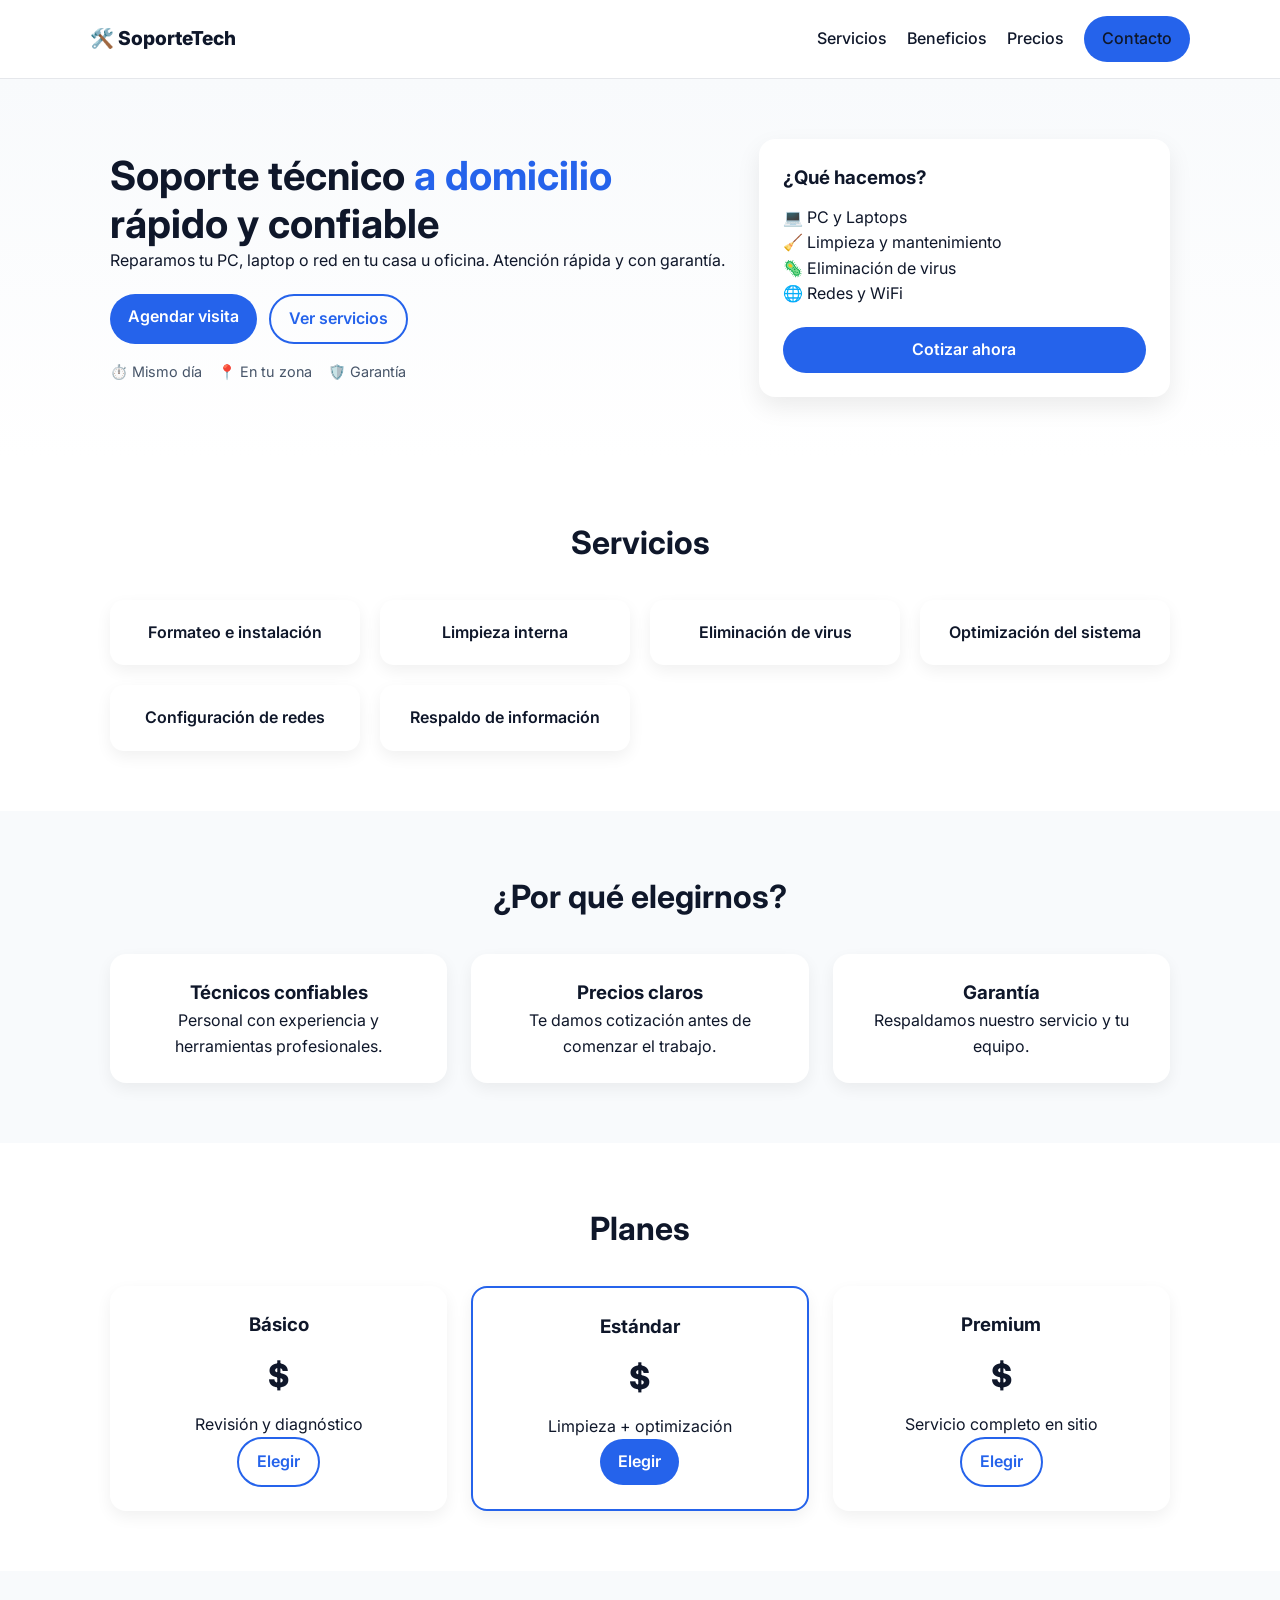
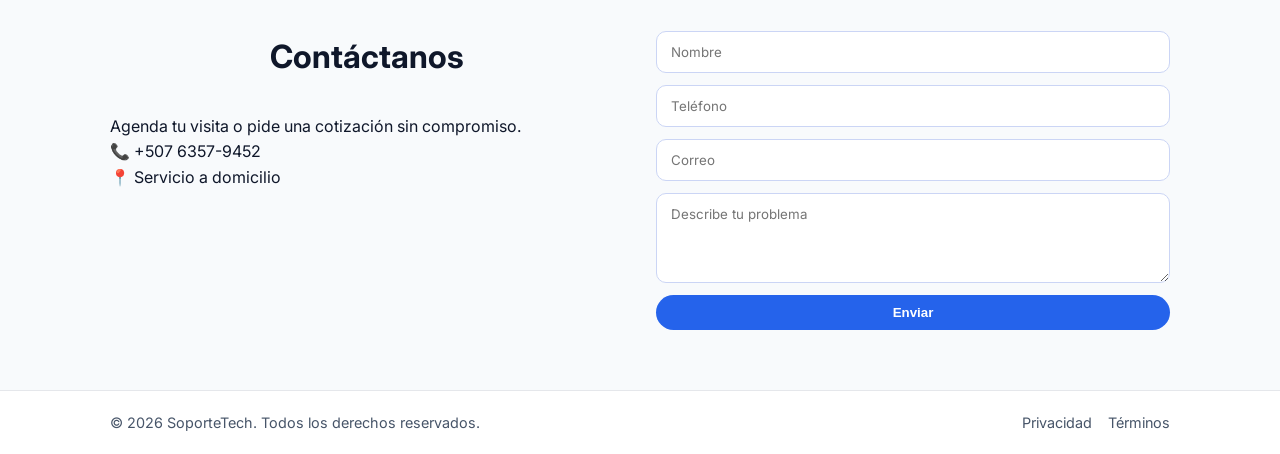
==== index.html @ 27c24d63 "Primera subida" ====
<!-- index.html -->
<!DOCTYPE html>
<html lang="es">
<head>
  <meta charset="UTF-8" />
  <meta name="viewport" content="width=device-width, initial-scale=1.0" />
  <title>Soporte Técnico a Domicilio</title>
  <link rel="stylesheet" href="style.css" />
  <link rel="preconnect" href="https://fonts.googleapis.com">
  <link rel="preconnect" href="https://fonts.gstatic.com" crossorigin>
  <link href="https://fonts.googleapis.com/css2?family=Inter:wght@300;400;600;700;800&display=swap" rel="stylesheet">
  <link rel="stylesheet" href="style.css" />
</head>
<body>
  <header class="header">
    <div class="container header-inner">
      <div class="logo">🛠️ SoporteTech</div>
      <nav class="nav">
        <a href="#servicios">Servicios</a>
        <a href="#beneficios">Beneficios</a>
        <a href="#precios">Precios</a>
        <a href="#contacto" class="btn btn-primary">Contacto</a>
      </nav>
    </div>
  </header>

  <section class="hero">
    <div class="container hero-grid">
      <div>
        <h1>Soporte técnico <span> a domicilio</span> rápido y confiable</h1>
        <p>Reparamos tu PC, laptop o red en tu casa u oficina. Atención rápida y con garantía.</p>
        <div class="hero-actions">
          <a href="#contacto" class="btn btn-primary">Agendar visita</a>
          <a href="#servicios" class="btn btn-outline">Ver servicios</a>
        </div>
        <div class="badges">
          <span>⏱️ Mismo día</span>
          <span>📍 En tu zona</span>
          <span>🛡️ Garantía</span>
        </div>
      </div>
      <div class="hero-card">
        <h3>¿Qué hacemos?</h3>
        <ul>
          <li>💻 PC y Laptops</li>
          <li>🧹 Limpieza y mantenimiento</li>
          <li>🦠 Eliminación de virus</li>
          <li>🌐 Redes y WiFi</li>
        </ul>
        <a href="#contacto" class="btn btn-primary full">Cotizar ahora</a>
      </div>
    </div>
  </section>

  <section id="servicios" class="section">
    <div class="container">
      <h2>Servicios</h2>
      <div class="grid">
        <div class="card">Formateo e instalación</div>
        <div class="card">Limpieza interna</div>
        <div class="card">Eliminación de virus</div>
        <div class="card">Optimización del sistema</div>
        <div class="card">Configuración de redes</div>
        <div class="card">Respaldo de información</div>
      </div>
    </div>
  </section>

  <section id="beneficios" class="section alt">
    <div class="container">
      <h2>¿Por qué elegirnos?</h2>
      <div class="grid-3">
        <div class="info-card">
          <h3>Técnicos confiables</h3>
          <p>Personal con experiencia y herramientas profesionales.</p>
        </div>
        <div class="info-card">
          <h3>Precios claros</h3>
          <p>Te damos cotización antes de comenzar el trabajo.</p>
        </div>
        <div class="info-card">
          <h3>Garantía</h3>
          <p>Respaldamos nuestro servicio y tu equipo.</p>
        </div>
      </div>
    </div>
  </section>

  <section id="precios" class="section">
    <div class="container">
      <h2>Planes</h2>
      <div class="grid-3">
        <div class="price-card">
          <h3>Básico</h3>
          <p class="price">$</p>
          <p>Revisión y diagnóstico</p>
          <a href="#contacto" class="btn btn-outline">Elegir</a>
        </div>
        <div class="price-card popular">
          <h3>Estándar</h3>
          <p class="price">$</p>
          <p>Limpieza + optimización</p>
          <a href="#contacto" class="btn btn-primary">Elegir</a>
        </div>
        <div class="price-card">
          <h3>Premium</h3>
          <p class="price">$</p>
          <p>Servicio completo en sitio</p>
          <a href="#contacto" class="btn btn-outline">Elegir</a>
        </div>
      </div>
    </div>
  </section>

  <section id="contacto" class="section alt">
    <div class="container contact-grid">
      <div>
        <h2>Contáctanos</h2>
        <p>Agenda tu visita o pide una cotización sin compromiso.</p>
        <p>📞 +507 6357-9452</p>
        <p>📍 Servicio a domicilio</p>
      </div>
      <form class="contact-form">
        <input type="text" placeholder="Nombre" required />
        <input type="tel" placeholder="Teléfono" required />
        <input type="email" placeholder="Correo" />
        <textarea placeholder="Describe tu problema" rows="4"></textarea>
        <button type="submit" class="btn btn-primary full">Enviar</button>
      </form>
    </div>
  </section>

  <footer class="footer">
    <div class="container footer-inner">
      <p>© 2026 SoporteTech. Todos los derechos reservados.</p>
      <div>
        <a href="#">Privacidad</a>
        <a href="#">Términos</a>
      </div>
    </div>
  </footer>
</body>
</html>
---- style.css ----
/* =========================
   style.css (guárdalo en un archivo llamado style.css)
   ========================= */

* {
  box-sizing: border-box;
  margin: 0;
  padding: 0;
}

body {
  font-family: 'Inter', sans-serif;
  color: #0f172a;
  background: #ffffff;
  line-height: 1.6;
}

.container {
  max-width: 1100px;
  margin: 0 auto;
  padding: 0 20px;
}

.header {
  position: sticky;
  top: 0;
  background: rgba(255,255,255,0.9);
  backdrop-filter: blur(8px);
  border-bottom: 1px solid #e5e7eb;
  z-index: 10;
}

.header-inner {
  display: flex;
  justify-content: space-between;
  align-items: center;
  padding: 16px 0;
}

.logo {
  font-weight: 800;
  font-size: 1.2rem;
}

.nav a {
  margin-left: 16px;
  text-decoration: none;
  color: #0f172a;
  font-weight: 500;
}

.hero {
  padding: 60px 0;
  background: linear-gradient(180deg, #f8fafc, #ffffff);
}

.hero-grid {
  display: grid;
  grid-template-columns: 1.2fr 0.8fr;
  gap: 32px;
  align-items: center;
}

.hero h1 {
  font-size: 2.5rem;
  line-height: 1.2;
}

.hero h1 span {
  color: #2563eb;
}

.hero-actions {
  margin-top: 20px;
  display: flex;
  gap: 12px;
}

.badges {
  margin-top: 16px;
  display: flex;
  gap: 16px;
  color: #475569;
  font-size: 0.9rem;
}

.hero-card {
  background: #ffffff;
  border-radius: 16px;
  padding: 24px;
  box-shadow: 0 10px 25px rgba(0,0,0,0.08);
}

.hero-card ul {
  margin: 12px 0 20px;
  list-style: none;
}

.section {
  padding: 60px 0;
}

.section.alt {
  background: #f8fafc;
}

.section h2 {
  text-align: center;
  margin-bottom: 32px;
  font-size: 2rem;
}

.grid {
  display: grid;
  grid-template-columns: repeat(auto-fit, minmax(220px, 1fr));
  gap: 20px;
}

.grid-3 {
  display: grid;
  grid-template-columns: repeat(auto-fit, minmax(250px, 1fr));
  gap: 24px;
}

.card {
  padding: 20px;
  border-radius: 14px;
  background: #ffffff;
  box-shadow: 0 6px 16px rgba(0,0,0,0.06);
  text-align: center;
  font-weight: 600;
}

.info-card, .price-card {
  padding: 24px;
  border-radius: 16px;
  background: #ffffff;
  box-shadow: 0 6px 16px rgba(0,0,0,0.06);
  text-align: center;
}

.price {
  font-size: 2rem;
  font-weight: 800;
  margin: 10px 0;
}

.price-card.popular {
  border: 2px solid #2563eb;
}

.contact-grid {
  display: grid;
  grid-template-columns: 1fr 1fr;
  gap: 32px;
}

.contact-form {
  display: grid;
  gap: 12px;
}

.contact-form input,
.contact-form textarea {
  padding: 12px 14px;
  border-radius: 10px;
  border: 1px solid #cbd5f5;
  font-family: inherit;
}

.footer {
  border-top: 1px solid #e5e7eb;
  padding: 20px 0;
}

.footer-inner {
  display: flex;
  justify-content: space-between;
  align-items: center;
  font-size: 0.9rem;
  color: #475569;
}

.footer a {
  margin-left: 12px;
  text-decoration: none;
  color: inherit;
}

.btn {
  display: inline-block;
  padding: 10px 18px;
  border-radius: 999px;
  text-decoration: none;
  font-weight: 600;
  border: none;
  cursor: pointer;
}

.btn-primary {
  background: #2563eb;
  color: #ffffff;
}

.btn-outline {
  border: 2px solid #2563eb;
  color: #2563eb;
  background: transparent;
}

.btn.full {
  width: 100%;
  text-align: center;
}

@media (max-width: 800px) {
  .hero-grid, .contact-grid {
    grid-template-columns: 1fr;
  }
}
---- style.css ----
/* =========================
   style.css (guárdalo en un archivo llamado style.css)
   ========================= */

* {
  box-sizing: border-box;
  margin: 0;
  padding: 0;
}

body {
  font-family: 'Inter', sans-serif;
  color: #0f172a;
  background: #ffffff;
  line-height: 1.6;
}

.container {
  max-width: 1100px;
  margin: 0 auto;
  padding: 0 20px;
}

.header {
  position: sticky;
  top: 0;
  background: rgba(255,255,255,0.9);
  backdrop-filter: blur(8px);
  border-bottom: 1px solid #e5e7eb;
  z-index: 10;
}

.header-inner {
  display: flex;
  justify-content: space-between;
  align-items: center;
  padding: 16px 0;
}

.logo {
  font-weight: 800;
  font-size: 1.2rem;
}

.nav a {
  margin-left: 16px;
  text-decoration: none;
  color: #0f172a;
  font-weight: 500;
}

.hero {
  padding: 60px 0;
  background: linear-gradient(180deg, #f8fafc, #ffffff);
}

.hero-grid {
  display: grid;
  grid-template-columns: 1.2fr 0.8fr;
  gap: 32px;
  align-items: center;
}

.hero h1 {
  font-size: 2.5rem;
  line-height: 1.2;
}

.hero h1 span {
  color: #2563eb;
}

.hero-actions {
  margin-top: 20px;
  display: flex;
  gap: 12px;
}

.badges {
  margin-top: 16px;
  display: flex;
  gap: 16px;
  color: #475569;
  font-size: 0.9rem;
}

.hero-card {
  background: #ffffff;
  border-radius: 16px;
  padding: 24px;
  box-shadow: 0 10px 25px rgba(0,0,0,0.08);
}

.hero-card ul {
  margin: 12px 0 20px;
  list-style: none;
}

.section {
  padding: 60px 0;
}

.section.alt {
  background: #f8fafc;
}

.section h2 {
  text-align: center;
  margin-bottom: 32px;
  font-size: 2rem;
}

.grid {
  display: grid;
  grid-template-columns: repeat(auto-fit, minmax(220px, 1fr));
  gap: 20px;
}

.grid-3 {
  display: grid;
  grid-template-columns: repeat(auto-fit, minmax(250px, 1fr));
  gap: 24px;
}

.card {
  padding: 20px;
  border-radius: 14px;
  background: #ffffff;
  box-shadow: 0 6px 16px rgba(0,0,0,0.06);
  text-align: center;
  font-weight: 600;
}

.info-card, .price-card {
  padding: 24px;
  border-radius: 16px;
  background: #ffffff;
  box-shadow: 0 6px 16px rgba(0,0,0,0.06);
  text-align: center;
}

.price {
  font-size: 2rem;
  font-weight: 800;
  margin: 10px 0;
}

.price-card.popular {
  border: 2px solid #2563eb;
}

.contact-grid {
  display: grid;
  grid-template-columns: 1fr 1fr;
  gap: 32px;
}

.contact-form {
  display: grid;
  gap: 12px;
}

.contact-form input,
.contact-form textarea {
  padding: 12px 14px;
  border-radius: 10px;
  border: 1px solid #cbd5f5;
  font-family: inherit;
}

.footer {
  border-top: 1px solid #e5e7eb;
  padding: 20px 0;
}

.footer-inner {
  display: flex;
  justify-content: space-between;
  align-items: center;
  font-size: 0.9rem;
  color: #475569;
}

.footer a {
  margin-left: 12px;
  text-decoration: none;
  color: inherit;
}

.btn {
  display: inline-block;
  padding: 10px 18px;
  border-radius: 999px;
  text-decoration: none;
  font-weight: 600;
  border: none;
  cursor: pointer;
}

.btn-primary {
  background: #2563eb;
  color: #ffffff;
}

.btn-outline {
  border: 2px solid #2563eb;
  color: #2563eb;
  background: transparent;
}

.btn.full {
  width: 100%;
  text-align: center;
}

@media (max-width: 800px) {
  .hero-grid, .contact-grid {
    grid-template-columns: 1fr;
  }
}
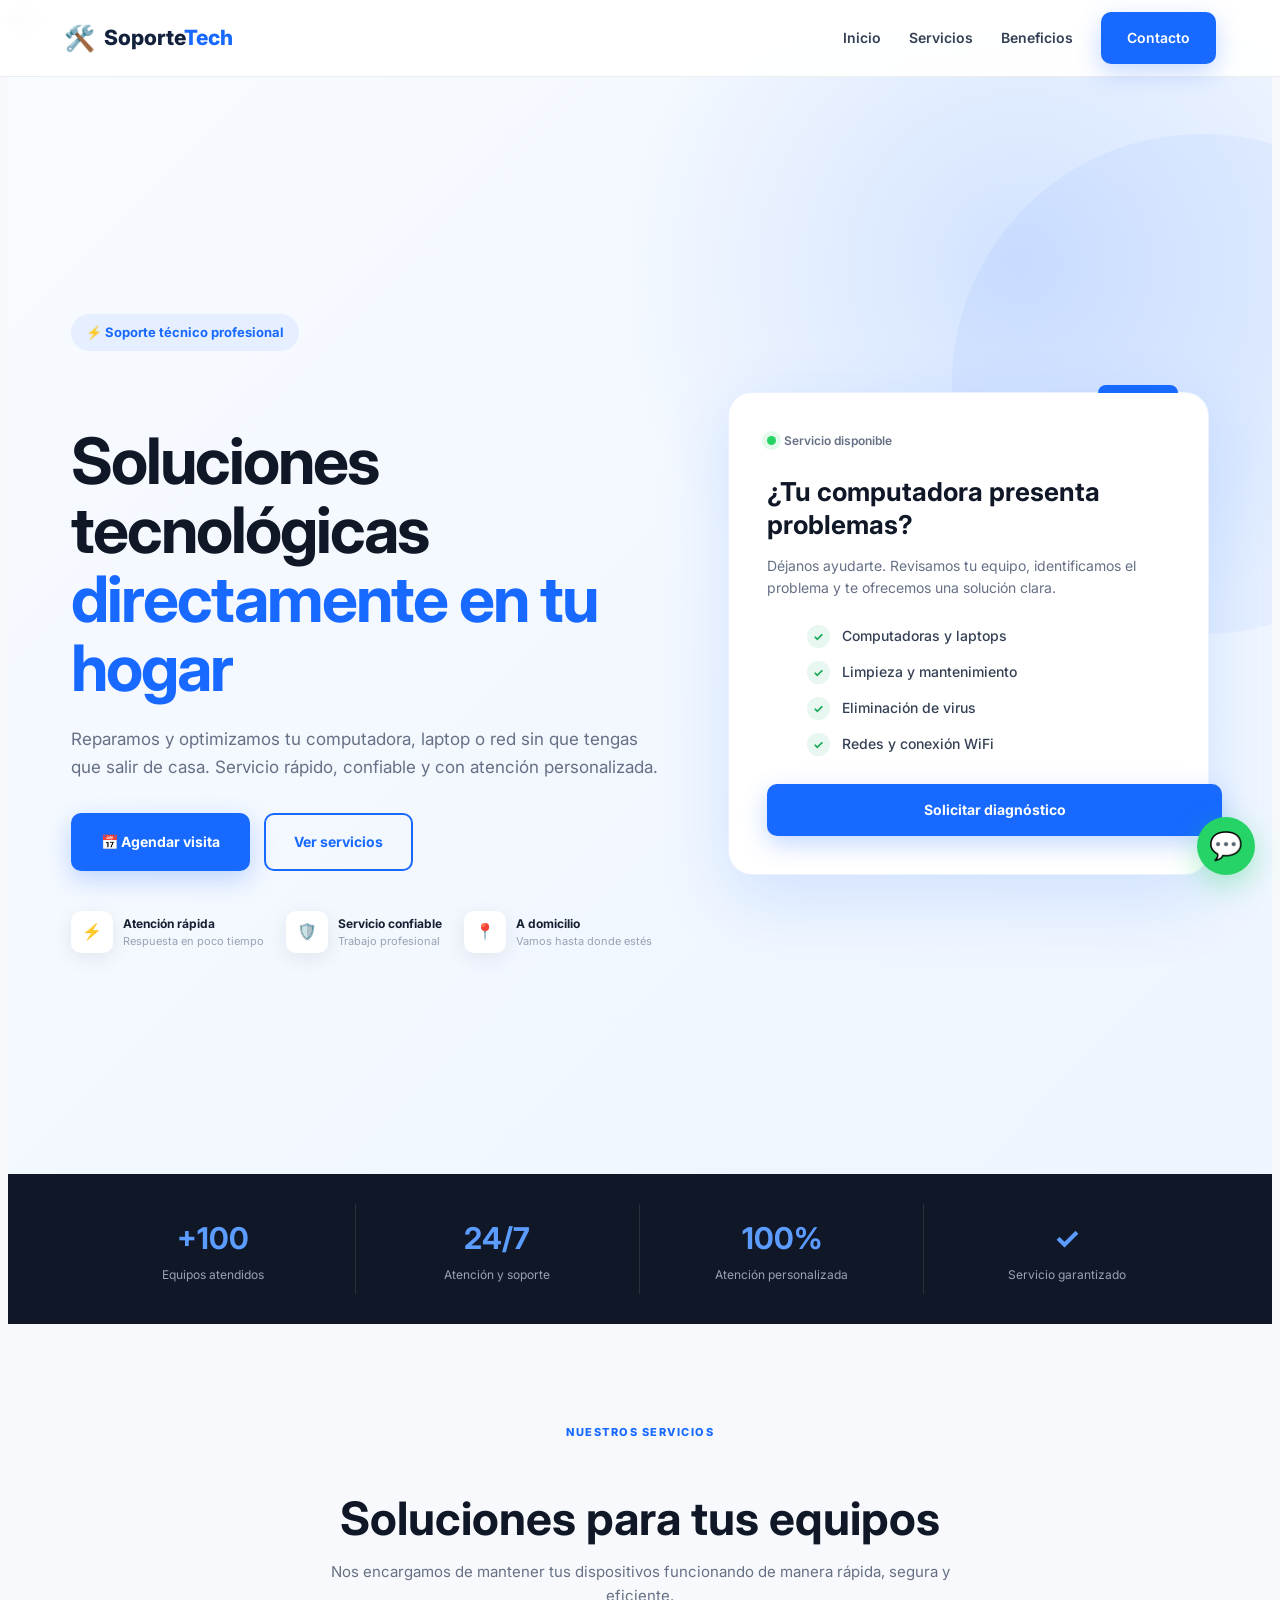
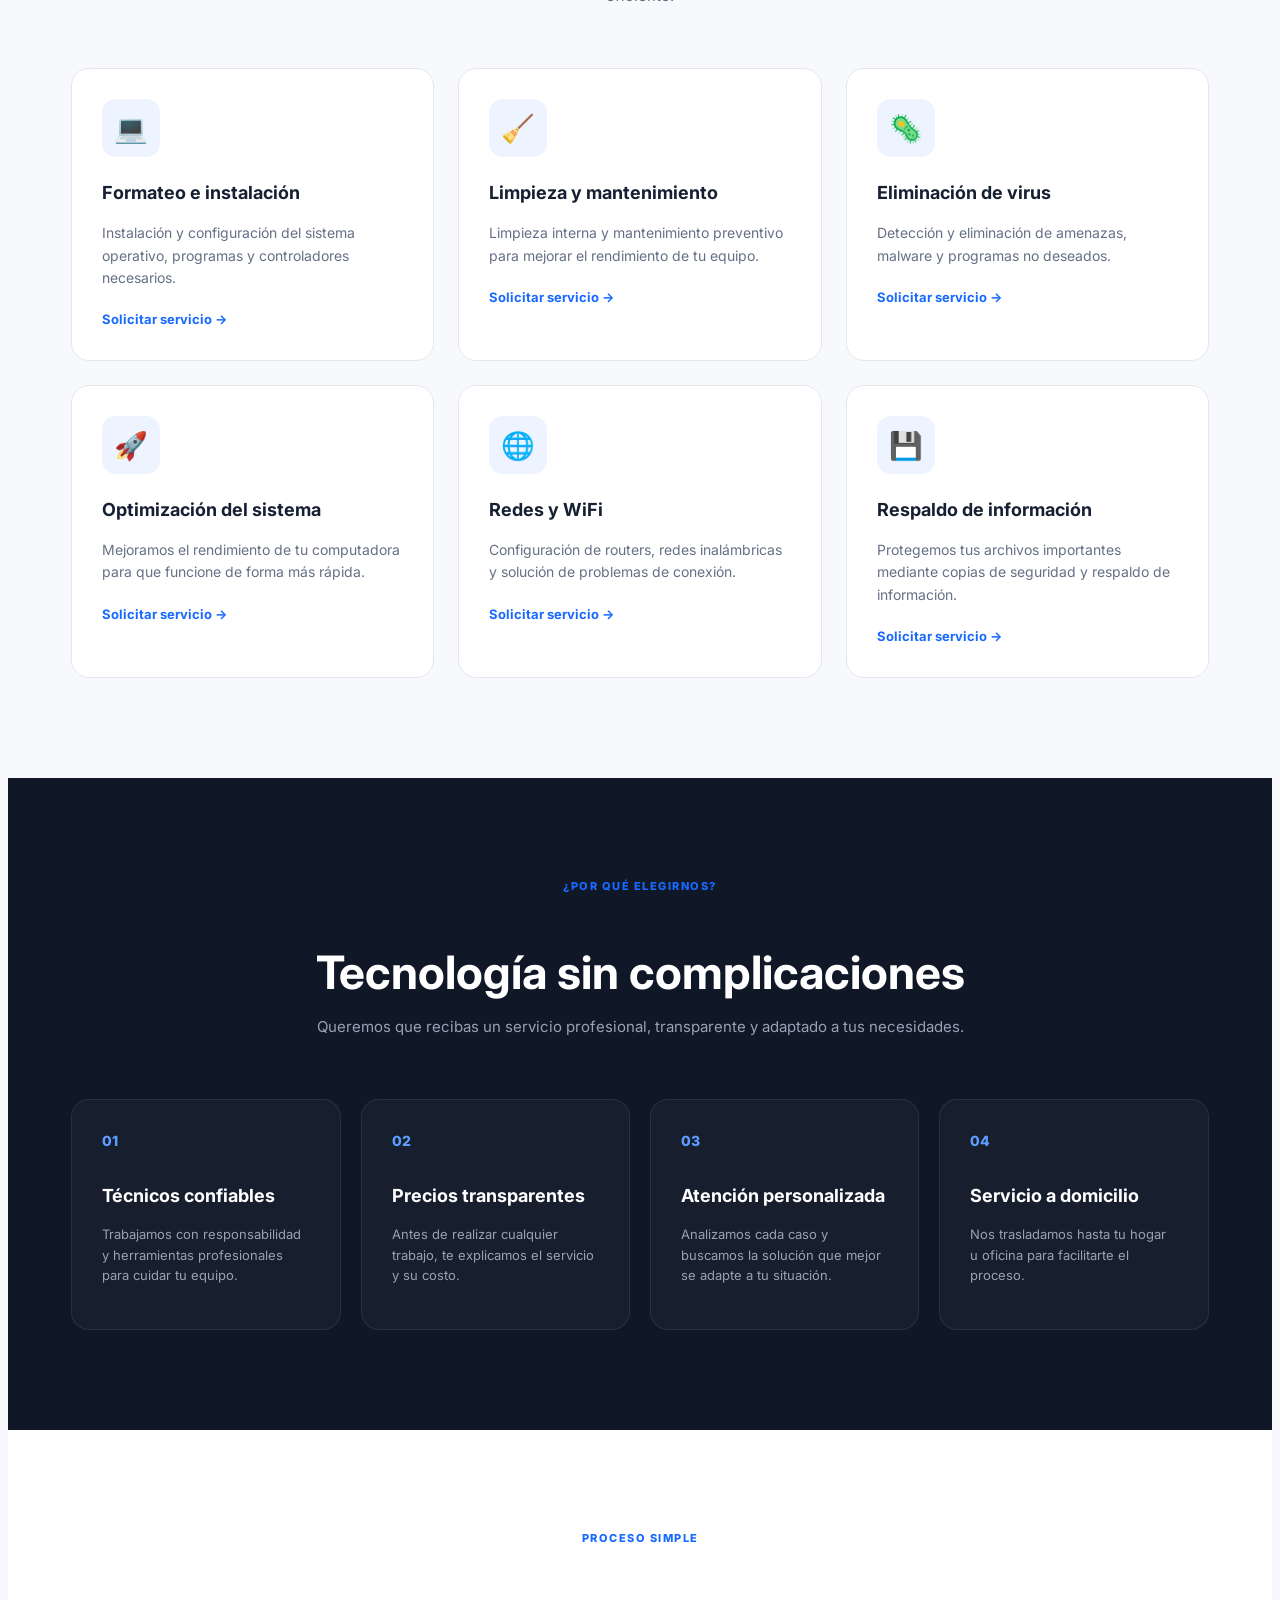
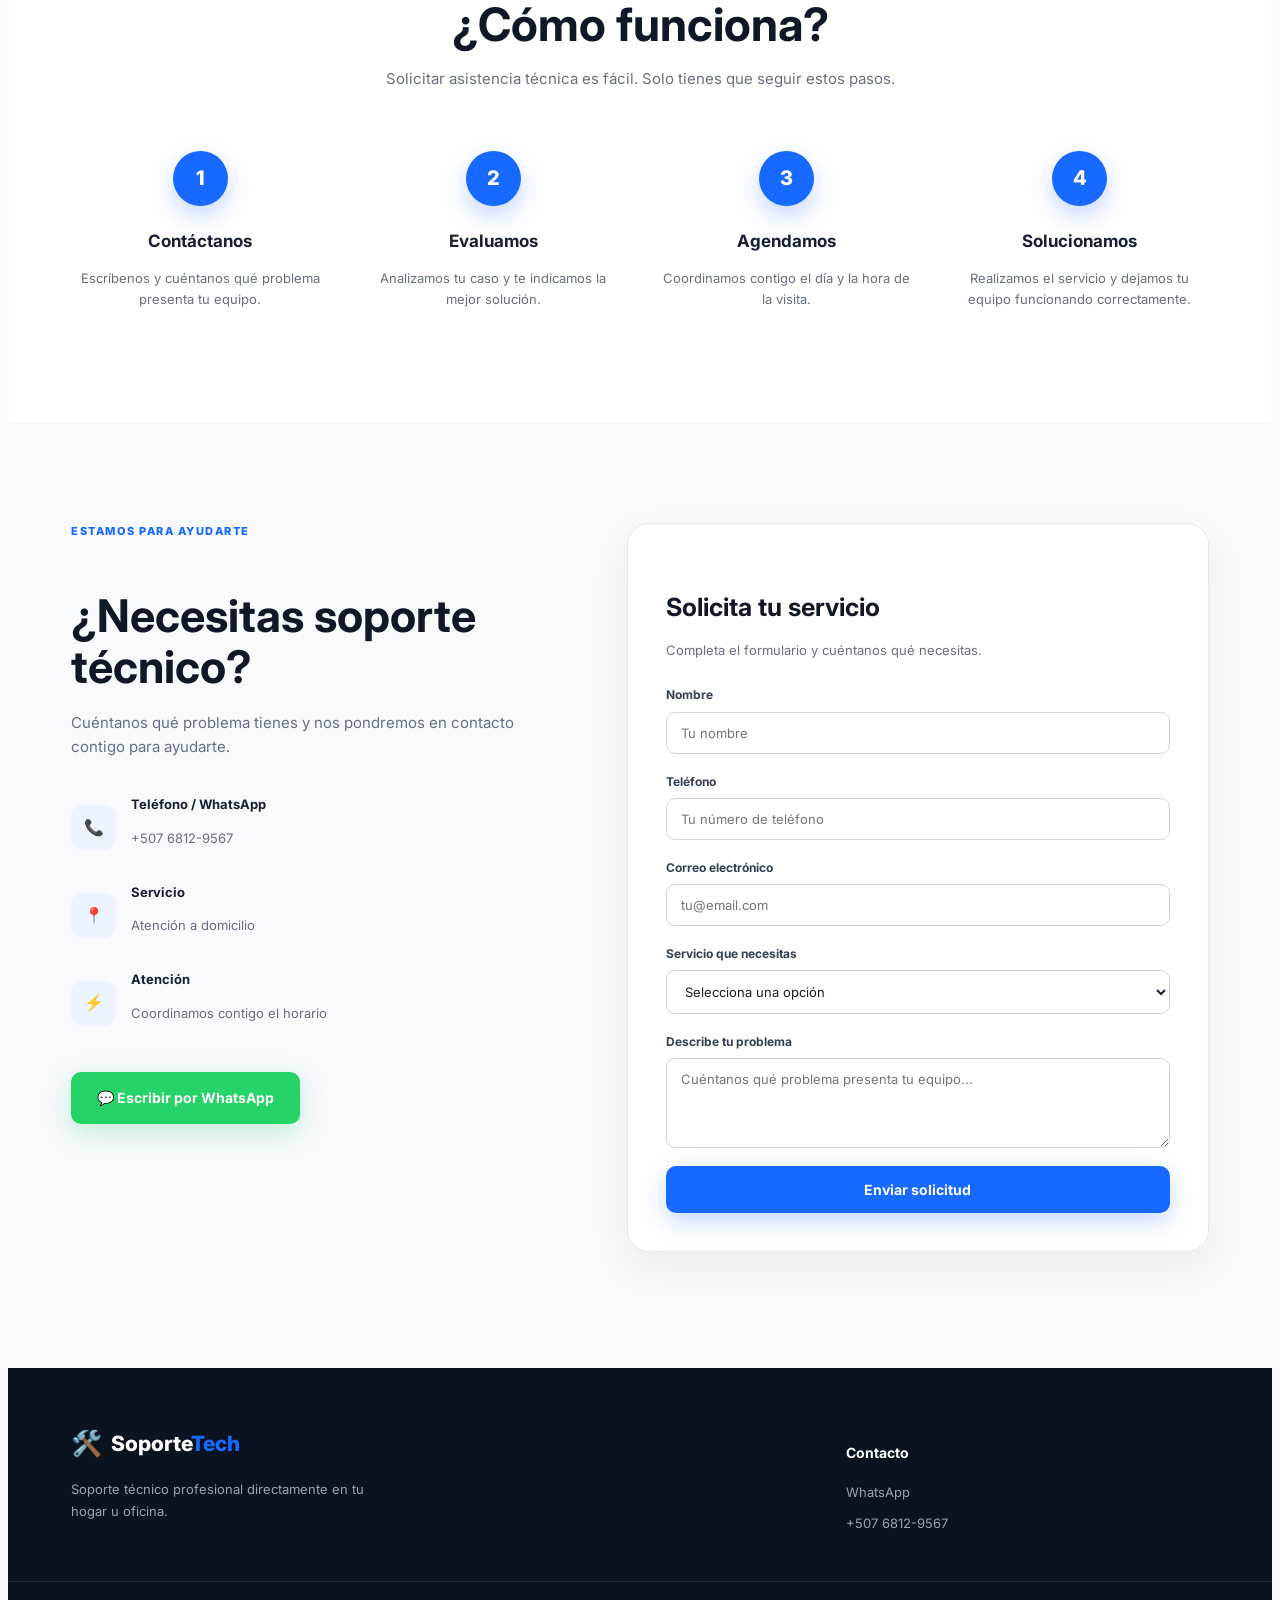
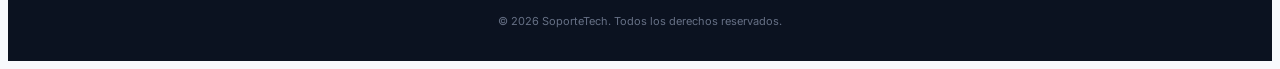
==== commit 01af7b85: "Initial commit" ====
--- a/index.html
+++ b/index.html
@@ -1,143 +1,1300 @@
-<!-- index.html -->
+html
 <!DOCTYPE html>
 <html lang="es">
+
 <head>
-  <meta charset="UTF-8" />
-  <meta name="viewport" content="width=device-width, initial-scale=1.0" />
-  <title>Soporte Técnico a Domicilio</title>
-  <link rel="stylesheet" href="style.css" />
+
+  <meta charset="UTF-8">
+
+  <meta name="viewport" content="width=device-width, initial-scale=1.0">
+
+  <title>SoporteTech | Soporte Técnico a Domicilio</title>
+
+  <meta
+    name="description"
+    content="Soporte técnico a domicilio para computadoras, laptops, redes y mantenimiento. Atención rápida, profesional y confiable."
+  >
+
+  <!-- Google Fonts -->
+
   <link rel="preconnect" href="https://fonts.googleapis.com">
-  <link rel="preconnect" href="https://fonts.gstatic.com" crossorigin>
-  <link href="https://fonts.googleapis.com/css2?family=Inter:wght@300;400;600;700;800&display=swap" rel="stylesheet">
-  <link rel="stylesheet" href="style.css" />
+
+  <link
+    rel="preconnect"
+    href="https://fonts.gstatic.com"
+    crossorigin
+  >
+
+  <link
+    href="https://fonts.googleapis.com/css2?family=Inter:wght@300;400;500;600;700;800&display=swap"
+    rel="stylesheet"
+  >
+
+  <!-- CSS -->
+
+  <link rel="stylesheet" href="style.css">
+
 </head>
+
+
 <body>
+
+
+  <!-- =========================
+       HEADER
+  ========================== -->
+
   <header class="header">
+
     <div class="container header-inner">
-      <div class="logo">🛠️ SoporteTech</div>
+
+
+      <a href="#inicio" class="logo">
+
+        <span class="logo-icon">🛠️</span>
+
+        <span>
+          Soporte<span class="logo-highlight">Tech</span>
+        </span>
+
+      </a>
+
+
       <nav class="nav">
-        <a href="#servicios">Servicios</a>
-        <a href="#beneficios">Beneficios</a>
-        <a href="#precios">Precios</a>
-        <a href="#contacto" class="btn btn-primary">Contacto</a>
+
+        <a href="#inicio">
+          Inicio
+        </a>
+
+        <a href="#servicios">
+          Servicios
+        </a>
+
+        <a href="#beneficios">
+          Beneficios
+        </a>
+
+        <a href="#contacto" class="btn btn-primary">
+          Contacto
+        </a>
+
       </nav>
+
+
+      <!-- Botón menú móvil -->
+
+      <button
+        class="menu-toggle"
+        aria-label="Abrir menú"
+      >
+        ☰
+      </button>
+
+
     </div>
+
   </header>
 
-  <section class="hero">
-    <div class="container hero-grid">
+
+
+  <!-- =========================
+       CONTENIDO PRINCIPAL
+  ========================== -->
+
+  <main>
+
+
+    <!-- =========================
+         HERO
+    ========================== -->
+
+    <section id="inicio" class="hero">
+
+
+      <div class="container hero-grid">
+
+
+        <div class="hero-content">
+
+
+          <span class="hero-tag">
+            ⚡ Soporte técnico profesional
+          </span>
+
+
+          <h1>
+
+            Soluciones tecnológicas
+
+            <span>
+              directamente en tu hogar
+            </span>
+
+          </h1>
+
+
+          <p>
+
+            Reparamos y optimizamos tu computadora,
+            laptop o red sin que tengas que salir de casa.
+            Servicio rápido, confiable y con atención personalizada.
+
+          </p>
+
+
+          <div class="hero-actions">
+
+
+            <a
+              href="#contacto"
+              class="btn btn-primary btn-large"
+            >
+              📅 Agendar visita
+            </a>
+
+
+            <a
+              href="#servicios"
+              class="btn btn-outline btn-large"
+            >
+              Ver servicios
+            </a>
+
+
+          </div>
+
+
+          <div class="badges">
+
+
+            <div class="badge">
+
+              <span>
+                ⚡
+              </span>
+
+              <div>
+
+                <strong>
+                  Atención rápida
+                </strong>
+
+                <small>
+                  Respuesta en poco tiempo
+                </small>
+
+              </div>
+
+            </div>
+
+
+            <div class="badge">
+
+              <span>
+                🛡️
+              </span>
+
+              <div>
+
+                <strong>
+                  Servicio confiable
+                </strong>
+
+                <small>
+                  Trabajo profesional
+                </small>
+
+              </div>
+
+            </div>
+
+
+            <div class="badge">
+
+              <span>
+                📍
+              </span>
+
+              <div>
+
+                <strong>
+                  A domicilio
+                </strong>
+
+                <small>
+                  Vamos hasta donde estés
+                </small>
+
+              </div>
+
+            </div>
+
+
+          </div>
+
+
+        </div>
+
+
+
+        <!-- TARJETA HERO -->
+
+        <div class="hero-card-wrapper">
+
+
+          <div class="hero-card">
+
+
+            <div class="hero-card-header">
+
+              <span class="status-dot"></span>
+
+              <span>
+                Servicio disponible
+              </span>
+
+            </div>
+
+
+            <h3>
+              ¿Tu computadora presenta problemas?
+            </h3>
+
+
+            <p>
+
+              Déjanos ayudarte.
+              Revisamos tu equipo, identificamos el problema
+              y te ofrecemos una solución clara.
+
+            </p>
+
+
+            <ul class="hero-list">
+
+
+              <li>
+
+                <span>
+                  ✓
+                </span>
+
+                Computadoras y laptops
+
+              </li>
+
+
+              <li>
+
+                <span>
+                  ✓
+                </span>
+
+                Limpieza y mantenimiento
+
+              </li>
+
+
+              <li>
+
+                <span>
+                  ✓
+                </span>
+
+                Eliminación de virus
+
+              </li>
+
+
+              <li>
+
+                <span>
+                  ✓
+                </span>
+
+                Redes y conexión WiFi
+
+              </li>
+
+
+            </ul>
+
+
+            <a
+              href="#contacto"
+              class="btn btn-primary full"
+            >
+              Solicitar diagnóstico
+            </a>
+
+
+          </div>
+
+
+        </div>
+
+
+      </div>
+
+
+    </section>
+
+
+
+    <!-- =========================
+         ESTADÍSTICAS
+    ========================== -->
+
+    <section class="stats">
+
+
+      <div class="container stats-grid">
+
+
+        <div class="stat">
+
+          <strong>
+            +100
+          </strong>
+
+          <span>
+            Equipos atendidos
+          </span>
+
+        </div>
+
+
+        <div class="stat">
+
+          <strong>
+            24/7
+          </strong>
+
+          <span>
+            Atención y soporte
+          </span>
+
+        </div>
+
+
+        <div class="stat">
+
+          <strong>
+            100%
+          </strong>
+
+          <span>
+            Atención personalizada
+          </span>
+
+        </div>
+
+
+        <div class="stat">
+
+          <strong>
+            ✓
+          </strong>
+
+          <span>
+            Servicio garantizado
+          </span>
+
+        </div>
+
+
+      </div>
+
+
+    </section>
+
+
+
+    <!-- =========================
+         SERVICIOS
+    ========================== -->
+
+    <section
+      id="servicios"
+      class="section"
+    >
+
+
+      <div class="container">
+
+
+        <div class="section-heading">
+
+
+          <span class="section-tag">
+            NUESTROS SERVICIOS
+          </span>
+
+
+          <h2>
+            Soluciones para tus equipos
+          </h2>
+
+
+          <p>
+
+            Nos encargamos de mantener tus dispositivos
+            funcionando de manera rápida, segura y eficiente.
+
+          </p>
+
+
+        </div>
+
+
+
+        <div class="services-grid">
+
+
+          <div class="service-card">
+
+            <div class="service-icon">
+              💻
+            </div>
+
+            <h3>
+              Formateo e instalación
+            </h3>
+
+            <p>
+
+              Instalación y configuración del sistema operativo,
+              programas y controladores necesarios.
+
+            </p>
+
+            <a href="#contacto">
+              Solicitar servicio →
+            </a>
+
+          </div>
+
+
+
+          <div class="service-card">
+
+            <div class="service-icon">
+              🧹
+            </div>
+
+            <h3>
+              Limpieza y mantenimiento
+            </h3>
+
+            <p>
+
+              Limpieza interna y mantenimiento preventivo
+              para mejorar el rendimiento de tu equipo.
+
+            </p>
+
+            <a href="#contacto">
+              Solicitar servicio →
+            </a>
+
+          </div>
+
+
+
+          <div class="service-card">
+
+            <div class="service-icon">
+              🦠
+            </div>
+
+            <h3>
+              Eliminación de virus
+            </h3>
+
+            <p>
+
+              Detección y eliminación de amenazas,
+              malware y programas no deseados.
+
+            </p>
+
+            <a href="#contacto">
+              Solicitar servicio →
+            </a>
+
+          </div>
+
+
+
+          <div class="service-card">
+
+            <div class="service-icon">
+              🚀
+            </div>
+
+            <h3>
+              Optimización del sistema
+            </h3>
+
+            <p>
+
+              Mejoramos el rendimiento de tu computadora
+              para que funcione de forma más rápida.
+
+            </p>
+
+            <a href="#contacto">
+              Solicitar servicio →
+            </a>
+
+          </div>
+
+
+
+          <div class="service-card">
+
+            <div class="service-icon">
+              🌐
+            </div>
+
+            <h3>
+              Redes y WiFi
+            </h3>
+
+            <p>
+
+              Configuración de routers, redes inalámbricas
+              y solución de problemas de conexión.
+
+            </p>
+
+            <a href="#contacto">
+              Solicitar servicio →
+            </a>
+
+          </div>
+
+
+
+          <div class="service-card">
+
+            <div class="service-icon">
+              💾
+            </div>
+
+            <h3>
+              Respaldo de información
+            </h3>
+
+            <p>
+
+              Protegemos tus archivos importantes mediante
+              copias de seguridad y respaldo de información.
+
+            </p>
+
+            <a href="#contacto">
+              Solicitar servicio →
+            </a>
+
+          </div>
+
+
+        </div>
+
+
+      </div>
+
+
+    </section>
+
+
+
+    <!-- =========================
+         BENEFICIOS
+    ========================== -->
+
+    <section
+      id="beneficios"
+      class="section section-dark"
+    >
+
+
+      <div class="container">
+
+
+        <div class="section-heading light">
+
+
+          <span class="section-tag">
+            ¿POR QUÉ ELEGIRNOS?
+          </span>
+
+
+          <h2>
+            Tecnología sin complicaciones
+          </h2>
+
+
+          <p>
+
+            Queremos que recibas un servicio profesional,
+            transparente y adaptado a tus necesidades.
+
+          </p>
+
+
+        </div>
+
+
+
+        <div class="benefits-grid">
+
+
+          <div class="benefit-card">
+
+            <div class="benefit-number">
+              01
+            </div>
+
+            <h3>
+              Técnicos confiables
+            </h3>
+
+            <p>
+
+              Trabajamos con responsabilidad y herramientas
+              profesionales para cuidar tu equipo.
+
+            </p>
+
+          </div>
+
+
+
+          <div class="benefit-card">
+
+            <div class="benefit-number">
+              02
+            </div>
+
+            <h3>
+              Precios transparentes
+            </h3>
+
+            <p>
+
+              Antes de realizar cualquier trabajo,
+              te explicamos el servicio y su costo.
+
+            </p>
+
+          </div>
+
+
+
+          <div class="benefit-card">
+
+            <div class="benefit-number">
+              03
+            </div>
+
+            <h3>
+              Atención personalizada
+            </h3>
+
+            <p>
+
+              Analizamos cada caso y buscamos la solución
+              que mejor se adapte a tu situación.
+
+            </p>
+
+          </div>
+
+
+
+          <div class="benefit-card">
+
+            <div class="benefit-number">
+              04
+            </div>
+
+            <h3>
+              Servicio a domicilio
+            </h3>
+
+            <p>
+
+              Nos trasladamos hasta tu hogar u oficina
+              para facilitarte el proceso.
+
+            </p>
+
+          </div>
+
+
+        </div>
+
+
+      </div>
+
+
+    </section>
+
+
+
+    <!-- =========================
+         CÓMO FUNCIONA
+    ========================== -->
+
+    <section class="section how-section">
+
+
+      <div class="container">
+
+
+        <div class="section-heading">
+
+
+          <span class="section-tag">
+            PROCESO SIMPLE
+          </span>
+
+
+          <h2>
+            ¿Cómo funciona?
+          </h2>
+
+
+          <p>
+
+            Solicitar asistencia técnica es fácil.
+            Solo tienes que seguir estos pasos.
+
+          </p>
+
+
+        </div>
+
+
+
+        <div class="steps-grid">
+
+
+          <div class="step">
+
+            <span class="step-number">
+              1
+            </span>
+
+            <h3>
+              Contáctanos
+            </h3>
+
+            <p>
+
+              Escríbenos y cuéntanos qué problema
+              presenta tu equipo.
+
+            </p>
+
+          </div>
+
+
+
+          <div class="step">
+
+            <span class="step-number">
+              2
+            </span>
+
+            <h3>
+              Evaluamos
+            </h3>
+
+            <p>
+
+              Analizamos tu caso y te indicamos
+              la mejor solución.
+
+            </p>
+
+          </div>
+
+
+
+          <div class="step">
+
+            <span class="step-number">
+              3
+            </span>
+
+            <h3>
+              Agendamos
+            </h3>
+
+            <p>
+
+              Coordinamos contigo el día y la hora
+              de la visita.
+
+            </p>
+
+          </div>
+
+
+
+          <div class="step">
+
+            <span class="step-number">
+              4
+            </span>
+
+            <h3>
+              Solucionamos
+            </h3>
+
+            <p>
+
+              Realizamos el servicio y dejamos
+              tu equipo funcionando correctamente.
+
+            </p>
+
+          </div>
+
+
+        </div>
+
+
+      </div>
+
+
+    </section>
+
+
+
+    <!-- =========================
+         CONTACTO
+    ========================== -->
+
+    <section
+      id="contacto"
+      class="section contact-section"
+    >
+
+
+      <div class="container contact-grid">
+
+
+        <div class="contact-info">
+
+
+          <span class="section-tag">
+            ESTAMOS PARA AYUDARTE
+          </span>
+
+
+          <h2>
+            ¿Necesitas soporte técnico?
+          </h2>
+
+
+          <p>
+
+            Cuéntanos qué problema tienes y nos pondremos
+            en contacto contigo para ayudarte.
+
+          </p>
+
+
+
+          <div class="contact-items">
+
+
+            <div class="contact-item">
+
+              <span>
+                📞
+              </span>
+
+              <div>
+
+                <strong>
+                  Teléfono / WhatsApp
+                </strong>
+
+                <p>
+                  +507 6812-9567
+                </p>
+
+              </div>
+
+            </div>
+
+
+
+            <div class="contact-item">
+
+              <span>
+                📍
+              </span>
+
+              <div>
+
+                <strong>
+                  Servicio
+                </strong>
+
+                <p>
+                  Atención a domicilio
+                </p>
+
+              </div>
+
+            </div>
+
+
+
+            <div class="contact-item">
+
+              <span>
+                ⚡
+              </span>
+
+              <div>
+
+                <strong>
+                  Atención
+                </strong>
+
+                <p>
+                  Coordinamos contigo el horario
+                </p>
+
+              </div>
+
+            </div>
+
+
+          </div>
+
+
+
+          <a
+            href="https://wa.me/50768129567"
+            target="_blank"
+            class="btn btn-whatsapp"
+          >
+            💬 Escribir por WhatsApp
+          </a>
+
+
+        </div>
+
+
+
+        <!-- FORMULARIO -->
+
+
+        <form
+          class="contact-form"
+          id="contactForm"
+        >
+
+
+          <h3>
+            Solicita tu servicio
+          </h3>
+
+
+          <p>
+
+            Completa el formulario y cuéntanos
+            qué necesitas.
+
+          </p>
+
+
+
+          <div class="form-group">
+
+
+            <label for="nombre">
+              Nombre
+            </label>
+
+
+            <input
+              type="text"
+              id="nombre"
+              name="nombre"
+              placeholder="Tu nombre"
+              required
+            >
+
+
+          </div>
+
+
+
+          <div class="form-group">
+
+
+            <label for="telefono">
+              Teléfono
+            </label>
+
+
+            <input
+              type="tel"
+              id="telefono"
+              name="telefono"
+              placeholder="Tu número de teléfono"
+              required
+            >
+
+
+          </div>
+
+
+
+          <div class="form-group">
+
+
+            <label for="correo">
+              Correo electrónico
+            </label>
+
+
+            <input
+              type="email"
+              id="correo"
+              name="correo"
+              placeholder="tu@email.com"
+            >
+
+
+          </div>
+
+
+
+          <div class="form-group">
+
+
+            <label for="servicio">
+              Servicio que necesitas
+            </label>
+
+
+            <select
+              id="servicio"
+              name="servicio"
+            >
+
+
+              <option value="">
+                Selecciona una opción
+              </option>
+
+
+              <option>
+                Formateo e instalación
+              </option>
+
+
+              <option>
+                Limpieza y mantenimiento
+              </option>
+
+
+              <option>
+                Eliminación de virus
+              </option>
+
+
+              <option>
+                Optimización
+              </option>
+
+
+              <option>
+                Redes y WiFi
+              </option>
+
+
+              <option>
+                Respaldo de información
+              </option>
+
+
+              <option>
+                Otro
+              </option>
+
+
+            </select>
+
+
+          </div>
+
+
+
+          <div class="form-group">
+
+
+            <label for="mensaje">
+              Describe tu problema
+            </label>
+
+
+            <textarea
+              id="mensaje"
+              name="mensaje"
+              rows="4"
+              placeholder="Cuéntanos qué problema presenta tu equipo..."
+            ></textarea>
+
+
+          </div>
+
+
+
+          <button
+            type="submit"
+            class="btn btn-primary full"
+          >
+            Enviar solicitud
+          </button>
+
+
+        </form>
+
+
+      </div>
+
+
+    </section>
+
+
+  </main>
+
+
+
+  <!-- =========================
+       WHATSAPP FLOTANTE
+  ========================== -->
+
+
+  <a
+    href="https://wa.me/50768129567"
+    target="_blank"
+    class="whatsapp-float"
+    aria-label="Contactar por WhatsApp"
+  >
+    💬
+  </a>
+
+
+
+  <!-- =========================
+       FOOTER
+  ========================== -->
+
+
+  <footer class="footer">
+
+
+    <div class="container footer-inner">
+
+
       <div>
-        <h1>Soporte técnico <span> a domicilio</span> rápido y confiable</h1>
-        <p>Reparamos tu PC, laptop o red en tu casa u oficina. Atención rápida y con garantía.</p>
-        <div class="hero-actions">
-          <a href="#contacto" class="btn btn-primary">Agendar visita</a>
-          <a href="#servicios" class="btn btn-outline">Ver servicios</a>
-        </div>
-        <div class="badges">
-          <span>⏱️ Mismo día</span>
-          <span>📍 En tu zona</span>
-          <span>🛡️ Garantía</span>
-        </div>
+
+
+        <a
+          href="#inicio"
+          class="logo footer-logo"
+        >
+
+          <span class="logo-icon">
+            🛠️
+          </span>
+
+          <span>
+            Soporte<span class="logo-highlight">Tech</span>
+          </span>
+
+        </a>
+
+
+        <p>
+
+          Soporte técnico profesional directamente
+          en tu hogar u oficina.
+
+        </p>
+
+
       </div>
-      <div class="hero-card">
-        <h3>¿Qué hacemos?</h3>
-        <ul>
-          <li>💻 PC y Laptops</li>
-          <li>🧹 Limpieza y mantenimiento</li>
-          <li>🦠 Eliminación de virus</li>
-          <li>🌐 Redes y WiFi</li>
-        </ul>
-        <a href="#contacto" class="btn btn-primary full">Cotizar ahora</a>
+
+
+
+      <div class="footer-links">
+
+
+        <h4>
+          Contacto
+        </h4>
+
+
+        <a
+          href="https://wa.me/50768129567"
+          target="_blank"
+        >
+          WhatsApp
+        </a>
+
+
+        <a href="tel:+50768129567">
+          +507 6812-9567
+        </a>
+
+
       </div>
+
+
     </div>
-  </section>
-
-  <section id="servicios" class="section">
-    <div class="container">
-      <h2>Servicios</h2>
-      <div class="grid">
-        <div class="card">Formateo e instalación</div>
-        <div class="card">Limpieza interna</div>
-        <div class="card">Eliminación de virus</div>
-        <div class="card">Optimización del sistema</div>
-        <div class="card">Configuración de redes</div>
-        <div class="card">Respaldo de información</div>
+
+
+
+    <div class="footer-bottom">
+
+
+      <div class="container">
+
+
+        <p>
+          © 2026 SoporteTech. Todos los derechos reservados.
+        </p>
+
+
       </div>
+
+
     </div>
-  </section>
-
-  <section id="beneficios" class="section alt">
-    <div class="container">
-      <h2>¿Por qué elegirnos?</h2>
-      <div class="grid-3">
-        <div class="info-card">
-          <h3>Técnicos confiables</h3>
-          <p>Personal con experiencia y herramientas profesionales.</p>
-        </div>
-        <div class="info-card">
-          <h3>Precios claros</h3>
-          <p>Te damos cotización antes de comenzar el trabajo.</p>
-        </div>
-        <div class="info-card">
-          <h3>Garantía</h3>
-          <p>Respaldamos nuestro servicio y tu equipo.</p>
-        </div>
-      </div>
-    </div>
-  </section>
-
-  <section id="precios" class="section">
-    <div class="container">
-      <h2>Planes</h2>
-      <div class="grid-3">
-        <div class="price-card">
-          <h3>Básico</h3>
-          <p class="price">$</p>
-          <p>Revisión y diagnóstico</p>
-          <a href="#contacto" class="btn btn-outline">Elegir</a>
-        </div>
-        <div class="price-card popular">
-          <h3>Estándar</h3>
-          <p class="price">$</p>
-          <p>Limpieza + optimización</p>
-          <a href="#contacto" class="btn btn-primary">Elegir</a>
-        </div>
-        <div class="price-card">
-          <h3>Premium</h3>
-          <p class="price">$</p>
-          <p>Servicio completo en sitio</p>
-          <a href="#contacto" class="btn btn-outline">Elegir</a>
-        </div>
-      </div>
-    </div>
-  </section>
-
-  <section id="contacto" class="section alt">
-    <div class="container contact-grid">
-      <div>
-        <h2>Contáctanos</h2>
-        <p>Agenda tu visita o pide una cotización sin compromiso.</p>
-        <p>📞 +507 6357-9452</p>
-        <p>📍 Servicio a domicilio</p>
-      </div>
-      <form class="contact-form">
-        <input type="text" placeholder="Nombre" required />
-        <input type="tel" placeholder="Teléfono" required />
-        <input type="email" placeholder="Correo" />
-        <textarea placeholder="Describe tu problema" rows="4"></textarea>
-        <button type="submit" class="btn btn-primary full">Enviar</button>
-      </form>
-    </div>
-  </section>
-
-  <footer class="footer">
-    <div class="container footer-inner">
-      <p>© 2026 SoporteTech. Todos los derechos reservados.</p>
-      <div>
-        <a href="#">Privacidad</a>
-        <a href="#">Términos</a>
-      </div>
-    </div>
+
+
   </footer>
+
+
+
+  <!-- JAVASCRIPT -->
+
+  <script src="script.js"></script>
+
+
 </body>
+
 </html>
+
--- a/style.css
+++ b/style.css
@@ -1,220 +1,1057 @@
-/* =========================
-   style.css (guárdalo en un archivo llamado style.css)
-   ========================= */
+css
+/* =========================================
+   SOPORTETECH - STYLE.CSS
+   Diseño moderno y responsive
+========================================= */
+
+
+/* =========================================
+   RESET
+========================================= */
 
 * {
-  box-sizing: border-box;
   margin: 0;
   padding: 0;
+  box-sizing: border-box;
+}
+
+html {
+  scroll-behavior: smooth;
+  scroll-padding-top: 80px;
 }
 
 body {
   font-family: 'Inter', sans-serif;
-  color: #0f172a;
-  background: #ffffff;
+  background: #f7f9fc;
+  color: #172033;
   line-height: 1.6;
+  overflow-x: hidden;
+}
+
+a {
+  text-decoration: none;
+  color: inherit;
+}
+
+button,
+input,
+textarea,
+select {
+  font-family: inherit;
+}
+
+button {
+  cursor: pointer;
 }
 
 .container {
-  max-width: 1100px;
+  width: min(1180px, 90%);
   margin: 0 auto;
-  padding: 0 20px;
-}
+}
+
+
+/* =========================================
+   BOTONES
+========================================= */
+
+.btn {
+  display: inline-flex;
+  align-items: center;
+  justify-content: center;
+  gap: 8px;
+  padding: 13px 24px;
+  border-radius: 10px;
+  font-size: 14px;
+  font-weight: 700;
+  border: 2px solid transparent;
+  transition: all 0.3s ease;
+  cursor: pointer;
+}
+
+.btn-primary {
+  background: #1769ff;
+  color: #ffffff;
+  box-shadow: 0 8px 25px rgba(23, 105, 255, 0.25);
+}
+
+.btn-primary:hover {
+  background: #0d55d9;
+  transform: translateY(-3px);
+  box-shadow: 0 12px 30px rgba(23, 105, 255, 0.35);
+}
+
+.btn-outline {
+  border-color: #1769ff;
+  color: #1769ff;
+  background: transparent;
+}
+
+.btn-outline:hover {
+  background: #1769ff;
+  color: #ffffff;
+  transform: translateY(-3px);
+}
+
+.btn-large {
+  padding: 16px 28px;
+}
+
+.btn-whatsapp {
+  background: #25d366;
+  color: #ffffff;
+  box-shadow: 0 8px 25px rgba(37, 211, 102, 0.25);
+}
+
+.btn-whatsapp:hover {
+  background: #1ebe5d;
+  transform: translateY(-3px);
+}
+
+.full {
+  width: 100%;
+}
+
+
+/* =========================================
+   HEADER
+========================================= */
 
 .header {
-  position: sticky;
+  position: fixed;
   top: 0;
-  background: rgba(255,255,255,0.9);
-  backdrop-filter: blur(8px);
-  border-bottom: 1px solid #e5e7eb;
-  z-index: 10;
+  left: 0;
+  width: 100%;
+  height: 76px;
+  background: rgba(255, 255, 255, 0.94);
+  backdrop-filter: blur(12px);
+  border-bottom: 1px solid rgba(20, 35, 60, 0.08);
+  z-index: 1000;
+  transition: all 0.3s ease;
+}
+
+.header.scrolled {
+  box-shadow: 0 5px 25px rgba(0, 0, 0, 0.08);
 }
 
 .header-inner {
-  display: flex;
+  height: 100%;
+  display: flex;
+  align-items: center;
   justify-content: space-between;
-  align-items: center;
-  padding: 16px 0;
 }
 
 .logo {
+  display: flex;
+  align-items: center;
+  gap: 9px;
+  font-size: 21px;
   font-weight: 800;
-  font-size: 1.2rem;
+  color: #14213d;
+}
+
+.logo-icon {
+  font-size: 25px;
+}
+
+.logo-highlight {
+  color: #1769ff;
+}
+
+.nav {
+  display: flex;
+  align-items: center;
+  gap: 28px;
 }
 
 .nav a {
-  margin-left: 16px;
-  text-decoration: none;
-  color: #0f172a;
-  font-weight: 500;
-}
+  font-size: 14px;
+  font-weight: 600;
+  color: #344054;
+  transition: color 0.3s ease;
+}
+
+.nav a:hover {
+  color: #1769ff;
+}
+
+.nav .btn-primary {
+  color: #ffffff;
+}
+
+.menu-toggle {
+  display: none;
+  border: none;
+  background: transparent;
+  font-size: 28px;
+  color: #172033;
+}
+
+
+/* =========================================
+   HERO
+========================================= */
 
 .hero {
-  padding: 60px 0;
-  background: linear-gradient(180deg, #f8fafc, #ffffff);
+  min-height: 100vh;
+  padding: 150px 0 90px;
+  display: flex;
+  align-items: center;
+  background:
+    radial-gradient(
+      circle at 80% 20%,
+      rgba(23, 105, 255, 0.15),
+      transparent 30%
+    ),
+    linear-gradient(
+      135deg,
+      #f8fbff 0%,
+      #eef5ff 100%
+    );
+  position: relative;
+  overflow: hidden;
+}
+
+.hero::before {
+  content: "";
+  position: absolute;
+  width: 500px;
+  height: 500px;
+  border-radius: 50%;
+  background: rgba(23, 105, 255, 0.05);
+  right: -180px;
+  top: 100px;
 }
 
 .hero-grid {
   display: grid;
-  grid-template-columns: 1.2fr 0.8fr;
-  gap: 32px;
-  align-items: center;
+  grid-template-columns: 1.1fr 0.9fr;
+  gap: 70px;
+  align-items: center;
+  position: relative;
+  z-index: 1;
+}
+
+.hero-tag {
+  display: inline-block;
+  padding: 8px 15px;
+  border-radius: 30px;
+  background: #e5efff;
+  color: #1769ff;
+  font-size: 13px;
+  font-weight: 700;
+  margin-bottom: 22px;
 }
 
 .hero h1 {
-  font-size: 2.5rem;
-  line-height: 1.2;
+  font-size: clamp(42px, 5vw, 68px);
+  line-height: 1.08;
+  letter-spacing: -2px;
+  color: #101828;
+  margin-bottom: 24px;
 }
 
 .hero h1 span {
-  color: #2563eb;
+  color: #1769ff;
+  display: block;
+}
+
+.hero-content > p {
+  max-width: 600px;
+  color: #667085;
+  font-size: 17px;
+  margin-bottom: 32px;
 }
 
 .hero-actions {
-  margin-top: 20px;
-  display: flex;
+  display: flex;
+  gap: 14px;
+  flex-wrap: wrap;
+  margin-bottom: 40px;
+}
+
+
+/* =========================================
+   BADGES HERO
+========================================= */
+
+.badges {
+  display: flex;
+  flex-wrap: wrap;
+  gap: 22px;
+}
+
+.badge {
+  display: flex;
+  align-items: center;
+  gap: 10px;
+}
+
+.badge > span {
+  width: 42px;
+  height: 42px;
+  border-radius: 10px;
+  display: flex;
+  align-items: center;
+  justify-content: center;
+  background: #ffffff;
+  box-shadow: 0 5px 20px rgba(16, 24, 40, 0.08);
+}
+
+.badge div {
+  display: flex;
+  flex-direction: column;
+}
+
+.badge strong {
+  font-size: 12px;
+  color: #172033;
+}
+
+.badge small {
+  font-size: 11px;
+  color: #98a2b3;
+}
+
+
+/* =========================================
+   HERO CARD
+========================================= */
+
+.hero-card-wrapper {
+  display: flex;
+  justify-content: center;
+}
+
+.hero-card {
+  width: 100%;
+  max-width: 430px;
+  background: #ffffff;
+  border-radius: 24px;
+  padding: 38px;
+  box-shadow: 0 25px 70px rgba(23, 105, 255, 0.15);
+  border: 1px solid rgba(23, 105, 255, 0.08);
+  position: relative;
+}
+
+.hero-card::before {
+  content: "";
+  position: absolute;
+  top: -8px;
+  right: 30px;
+  width: 80px;
+  height: 8px;
+  background: #1769ff;
+  border-radius: 10px 10px 0 0;
+}
+
+.hero-card-header {
+  display: flex;
+  align-items: center;
+  gap: 8px;
+  color: #667085;
+  font-size: 12px;
+  font-weight: 600;
+  margin-bottom: 24px;
+}
+
+.status-dot {
+  width: 9px;
+  height: 9px;
+  background: #25d366;
+  border-radius: 50%;
+  box-shadow: 0 0 0 5px rgba(37, 211, 102, 0.12);
+}
+
+.hero-card h3 {
+  font-size: 26px;
+  line-height: 1.25;
+  margin-bottom: 14px;
+  color: #101828;
+}
+
+.hero-card > p {
+  color: #667085;
+  font-size: 14px;
+  margin-bottom: 25px;
+}
+
+.hero-list {
+  list-style: none;
+  margin-bottom: 28px;
+}
+
+.hero-list li {
+  display: flex;
+  align-items: center;
   gap: 12px;
-}
-
-.badges {
-  margin-top: 16px;
-  display: flex;
-  gap: 16px;
-  color: #475569;
-  font-size: 0.9rem;
-}
-
-.hero-card {
+  margin-bottom: 13px;
+  color: #344054;
+  font-size: 14px;
+  font-weight: 500;
+}
+
+.hero-list li span {
+  width: 23px;
+  height: 23px;
+  display: flex;
+  align-items: center;
+  justify-content: center;
+  background: #e8f7ef;
+  color: #18a957;
+  border-radius: 50%;
+  font-size: 12px;
+  font-weight: bold;
+}
+
+
+/* =========================================
+   ESTADÍSTICAS
+========================================= */
+
+.stats {
+  background: #101828;
+  padding: 30px 0;
+}
+
+.stats-grid {
+  display: grid;
+  grid-template-columns: repeat(4, 1fr);
+}
+
+.stat {
+  text-align: center;
+  color: #ffffff;
+  padding: 10px;
+  border-right: 1px solid rgba(255, 255, 255, 0.1);
+}
+
+.stat:last-child {
+  border-right: none;
+}
+
+.stat strong {
+  display: block;
+  font-size: 30px;
+  color: #5c9cff;
+  margin-bottom: 3px;
+}
+
+.stat span {
+  font-size: 12px;
+  color: #98a2b3;
+}
+
+
+/* =========================================
+   SECCIONES
+========================================= */
+
+.section {
+  padding: 100px 0;
+}
+
+.section-heading {
+  text-align: center;
+  max-width: 650px;
+  margin: 0 auto 60px;
+}
+
+.section-tag {
+  display: inline-block;
+  color: #1769ff;
+  font-size: 11px;
+  font-weight: 800;
+  letter-spacing: 1.5px;
+  margin-bottom: 12px;
+}
+
+.section-heading h2 {
+  font-size: clamp(32px, 4vw, 46px);
+  line-height: 1.15;
+  color: #101828;
+  margin-bottom: 16px;
+}
+
+.section-heading p {
+  color: #667085;
+  font-size: 15px;
+}
+
+.section-heading.light h2 {
+  color: #ffffff;
+}
+
+.section-heading.light p {
+  color: #98a2b3;
+}
+
+
+/* =========================================
+   SERVICIOS
+========================================= */
+
+.services-grid {
+  display: grid;
+  grid-template-columns: repeat(3, 1fr);
+  gap: 24px;
+}
+
+.service-card {
   background: #ffffff;
-  border-radius: 16px;
-  padding: 24px;
-  box-shadow: 0 10px 25px rgba(0,0,0,0.08);
-}
-
-.hero-card ul {
-  margin: 12px 0 20px;
-  list-style: none;
-}
-
-.section {
-  padding: 60px 0;
-}
-
-.section.alt {
-  background: #f8fafc;
-}
-
-.section h2 {
+  border: 1px solid #e4e7ec;
+  border-radius: 18px;
+  padding: 30px;
+  transition: all 0.35s ease;
+}
+
+.service-card:hover {
+  transform: translateY(-8px);
+  border-color: #b7d1ff;
+  box-shadow: 0 20px 40px rgba(23, 105, 255, 0.1);
+}
+
+.service-icon {
+  width: 58px;
+  height: 58px;
+  display: flex;
+  align-items: center;
+  justify-content: center;
+  background: #edf4ff;
+  border-radius: 14px;
+  font-size: 27px;
+  margin-bottom: 22px;
+}
+
+.service-card h3 {
+  font-size: 18px;
+  margin-bottom: 12px;
+  color: #172033;
+}
+
+.service-card p {
+  font-size: 14px;
+  color: #667085;
+  margin-bottom: 20px;
+}
+
+.service-card a {
+  font-size: 13px;
+  color: #1769ff;
+  font-weight: 700;
+}
+
+
+/* =========================================
+   BENEFICIOS
+========================================= */
+
+.section-dark {
+  background: #101828;
+}
+
+.benefits-grid {
+  display: grid;
+  grid-template-columns: repeat(4, 1fr);
+  gap: 20px;
+}
+
+.benefit-card {
+  padding: 30px;
+  border: 1px solid rgba(255, 255, 255, 0.08);
+  border-radius: 18px;
+  background: rgba(255, 255, 255, 0.03);
+  transition: all 0.3s ease;
+}
+
+.benefit-card:hover {
+  transform: translateY(-5px);
+  background: rgba(255, 255, 255, 0.06);
+}
+
+.benefit-number {
+  color: #5c9cff;
+  font-size: 14px;
+  font-weight: 800;
+  margin-bottom: 30px;
+}
+
+.benefit-card h3 {
+  color: #ffffff;
+  font-size: 18px;
+  margin-bottom: 12px;
+}
+
+.benefit-card p {
+  color: #98a2b3;
+  font-size: 13px;
+}
+
+
+/* =========================================
+   CÓMO FUNCIONA
+========================================= */
+
+.how-section {
+  background: #ffffff;
+}
+
+.steps-grid {
+  display: grid;
+  grid-template-columns: repeat(4, 1fr);
+  gap: 35px;
+}
+
+.step {
+  position: relative;
   text-align: center;
-  margin-bottom: 32px;
-  font-size: 2rem;
-}
-
-.grid {
-  display: grid;
-  grid-template-columns: repeat(auto-fit, minmax(220px, 1fr));
-  gap: 20px;
-}
-
-.grid-3 {
-  display: grid;
-  grid-template-columns: repeat(auto-fit, minmax(250px, 1fr));
-  gap: 24px;
-}
-
-.card {
-  padding: 20px;
-  border-radius: 14px;
-  background: #ffffff;
-  box-shadow: 0 6px 16px rgba(0,0,0,0.06);
-  text-align: center;
-  font-weight: 600;
-}
-
-.info-card, .price-card {
-  padding: 24px;
-  border-radius: 16px;
-  background: #ffffff;
-  box-shadow: 0 6px 16px rgba(0,0,0,0.06);
-  text-align: center;
-}
-
-.price {
-  font-size: 2rem;
+}
+
+.step-number {
+  width: 55px;
+  height: 55px;
+  margin: 0 auto 22px;
+  display: flex;
+  align-items: center;
+  justify-content: center;
+  background: #1769ff;
+  color: #ffffff;
+  font-size: 20px;
   font-weight: 800;
-  margin: 10px 0;
-}
-
-.price-card.popular {
-  border: 2px solid #2563eb;
+  border-radius: 50%;
+  box-shadow: 0 10px 25px rgba(23, 105, 255, 0.25);
+}
+
+.step h3 {
+  font-size: 17px;
+  margin-bottom: 10px;
+}
+
+.step p {
+  font-size: 13px;
+  color: #667085;
+}
+
+
+/* =========================================
+   CONTACTO
+========================================= */
+
+.contact-section {
+  background: #f7f9fc;
 }
 
 .contact-grid {
   display: grid;
-  grid-template-columns: 1fr 1fr;
-  gap: 32px;
-}
+  grid-template-columns: 0.9fr 1.1fr;
+  gap: 80px;
+  align-items: start;
+}
+
+.contact-info h2 {
+  font-size: clamp(32px, 4vw, 45px);
+  line-height: 1.15;
+  margin-bottom: 18px;
+  color: #101828;
+}
+
+.contact-info > p {
+  color: #667085;
+  font-size: 15px;
+  margin-bottom: 35px;
+  max-width: 500px;
+}
+
+.contact-items {
+  margin-bottom: 35px;
+}
+
+.contact-item {
+  display: flex;
+  align-items: center;
+  gap: 15px;
+  margin-bottom: 20px;
+}
+
+.contact-item > span {
+  width: 45px;
+  height: 45px;
+  background: #edf4ff;
+  border-radius: 12px;
+  display: flex;
+  align-items: center;
+  justify-content: center;
+}
+
+.contact-item strong {
+  font-size: 13px;
+  display: block;
+}
+
+.contact-item p {
+  font-size: 13px;
+  color: #667085;
+}
+
+
+/* =========================================
+   FORMULARIO
+========================================= */
 
 .contact-form {
+  background: #ffffff;
+  padding: 38px;
+  border-radius: 22px;
+  border: 1px solid #e4e7ec;
+  box-shadow: 0 15px 40px rgba(16, 24, 40, 0.05);
+}
+
+.contact-form h3 {
+  font-size: 25px;
+  margin-bottom: 6px;
+  color: #101828;
+}
+
+.contact-form > p {
+  color: #667085;
+  font-size: 13px;
+  margin-bottom: 25px;
+}
+
+.form-group {
+  margin-bottom: 18px;
+}
+
+.form-group label {
+  display: block;
+  font-size: 12px;
+  font-weight: 700;
+  margin-bottom: 7px;
+  color: #344054;
+}
+
+.form-group input,
+.form-group textarea,
+.form-group select {
+  width: 100%;
+  border: 1px solid #d0d5dd;
+  background: #ffffff;
+  border-radius: 9px;
+  padding: 12px 14px;
+  font-size: 13px;
+  color: #172033;
+  outline: none;
+  transition: all 0.3s ease;
+}
+
+.form-group input:focus,
+.form-group textarea:focus,
+.form-group select:focus {
+  border-color: #1769ff;
+  box-shadow: 0 0 0 4px rgba(23, 105, 255, 0.1);
+}
+
+.form-group textarea {
+  resize: vertical;
+}
+
+
+/* =========================================
+   FOOTER
+========================================= */
+
+.footer {
+  background: #0b1220;
+  color: #ffffff;
+  padding-top: 55px;
+}
+
+.footer-inner {
   display: grid;
-  gap: 12px;
-}
-
-.contact-form input,
-.contact-form textarea {
-  padding: 12px 14px;
-  border-radius: 10px;
-  border: 1px solid #cbd5f5;
-  font-family: inherit;
-}
-
-.footer {
-  border-top: 1px solid #e5e7eb;
+  grid-template-columns: 2fr 1fr;
+  gap: 50px;
+  padding-bottom: 45px;
+}
+
+.footer-logo {
+  color: #ffffff;
+  margin-bottom: 15px;
+}
+
+.footer-inner > div:first-child p {
+  max-width: 330px;
+  color: #98a2b3;
+  font-size: 13px;
+  line-height: 1.7;
+}
+
+.footer-links {
+  display: flex;
+  flex-direction: column;
+  gap: 10px;
+}
+
+.footer-links h4 {
+  font-size: 14px;
+  margin-bottom: 8px;
+}
+
+.footer-links a {
+  color: #98a2b3;
+  font-size: 13px;
+  transition: color 0.3s ease;
+}
+
+.footer-links a:hover {
+  color: #5c9cff;
+}
+
+.footer-bottom {
+  border-top: 1px solid rgba(255, 255, 255, 0.08);
   padding: 20px 0;
 }
 
-.footer-inner {
-  display: flex;
-  justify-content: space-between;
-  align-items: center;
-  font-size: 0.9rem;
-  color: #475569;
-}
-
-.footer a {
-  margin-left: 12px;
-  text-decoration: none;
-  color: inherit;
-}
-
-.btn {
-  display: inline-block;
-  padding: 10px 18px;
-  border-radius: 999px;
-  text-decoration: none;
-  font-weight: 600;
-  border: none;
-  cursor: pointer;
-}
-
-.btn-primary {
-  background: #2563eb;
+.footer-bottom p {
+  color: #667085;
+  font-size: 11px;
+  text-align: center;
+}
+
+
+/* =========================================
+   WHATSAPP FLOTANTE
+========================================= */
+
+.whatsapp-float {
+  position: fixed;
+  right: 25px;
+  bottom: 25px;
+  width: 58px;
+  height: 58px;
+  display: flex;
+  align-items: center;
+  justify-content: center;
+  background: #25d366;
   color: #ffffff;
-}
-
-.btn-outline {
-  border: 2px solid #2563eb;
-  color: #2563eb;
-  background: transparent;
-}
-
-.btn.full {
-  width: 100%;
-  text-align: center;
-}
-
-@media (max-width: 800px) {
-  .hero-grid, .contact-grid {
+  font-size: 27px;
+  border-radius: 50%;
+  box-shadow: 0 10px 30px rgba(37, 211, 102, 0.35);
+  z-index: 999;
+  transition: all 0.3s ease;
+}
+
+.whatsapp-float:hover {
+  transform: scale(1.1);
+}
+
+
+/* =========================================
+   ANIMACIONES
+========================================= */
+
+.reveal {
+  opacity: 0;
+  transform: translateY(30px);
+  transition: all 0.7s ease;
+}
+
+.reveal.active {
+  opacity: 1;
+  transform: translateY(0);
+}
+
+
+/* =========================================
+   TABLET
+========================================= */
+
+@media (max-width: 900px) {
+
+  .nav {
+    position: absolute;
+    top: 76px;
+    left: 0;
+    width: 100%;
+    background: #ffffff;
+    flex-direction: column;
+    align-items: stretch;
+    gap: 0;
+    padding: 15px 5%;
+    box-shadow: 0 15px 30px rgba(0, 0, 0, 0.08);
+    display: none;
+  }
+
+  .nav.active {
+    display: flex;
+  }
+
+  .nav a {
+    padding: 14px 0;
+    border-bottom: 1px solid #f0f2f5;
+  }
+
+  .nav .btn {
+    margin-top: 10px;
+    text-align: center;
+  }
+
+  .menu-toggle {
+    display: block;
+  }
+
+  .hero-grid {
     grid-template-columns: 1fr;
-  }
-}+    gap: 50px;
+  }
+
+  .hero-content {
+    text-align: center;
+  }
+
+  .hero-content > p {
+    margin-left: auto;
+    margin-right: auto;
+  }
+
+  .hero-actions {
+    justify-content: center;
+  }
+
+  .badges {
+    justify-content: center;
+  }
+
+  .services-grid {
+    grid-template-columns: repeat(2, 1fr);
+  }
+
+  .benefits-grid {
+    grid-template-columns: repeat(2, 1fr);
+  }
+
+  .steps-grid {
+    grid-template-columns: repeat(2, 1fr);
+  }
+
+  .contact-grid {
+    grid-template-columns: 1fr;
+    gap: 50px;
+  }
+
+}
+
+
+/* =========================================
+   MÓVIL
+========================================= */
+
+@media (max-width: 600px) {
+
+  .container {
+    width: 90%;
+  }
+
+
+  /* HERO */
+
+  .hero {
+    padding: 125px 0 70px;
+  }
+
+  .hero h1 {
+    font-size: 40px;
+    letter-spacing: -1.5px;
+  }
+
+  .hero-content > p {
+    font-size: 15px;
+  }
+
+  .hero-actions {
+    flex-direction: column;
+  }
+
+  .hero-actions .btn {
+    width: 100%;
+  }
+
+  .badges {
+    flex-direction: column;
+    align-items: flex-start;
+  }
+
+  .hero-card {
+    padding: 28px;
+  }
+
+
+  /* ESTADÍSTICAS */
+
+  .stats-grid {
+    grid-template-columns: repeat(2, 1fr);
+  }
+
+  .stat {
+    border-right: none;
+    border-bottom: 1px solid rgba(255, 255, 255, 0.1);
+    padding: 18px 5px;
+  }
+
+  .stat:nth-child(3),
+  .stat:nth-child(4) {
+    border-bottom: none;
+  }
+
+
+  /* SECCIONES */
+
+  .section {
+    padding: 75px 0;
+  }
+
+
+  /* SERVICIOS */
+
+  .services-grid {
+    grid-template-columns: 1fr;
+  }
+
+
+  /* BENEFICIOS */
+
+  .benefits-grid {
+    grid-template-columns: 1fr;
+  }
+
+
+  /* PASOS */
+
+  .steps-grid {
+    grid-template-columns: 1fr;
+  }
+
+
+  /* CONTACTO */
+
+  .contact-form {
+    padding: 25px;
+  }
+
+
+  /* FOOTER */
+
+  .footer-inner {
+    grid-template-columns: 1fr;
+    gap: 35px;
+  }
+
+
+  /* WHATSAPP */
+
+  .whatsapp-float {
+    right: 18px;
+    bottom: 18px;
+    width: 55px;
+    height: 55px;
+  }
+
+}
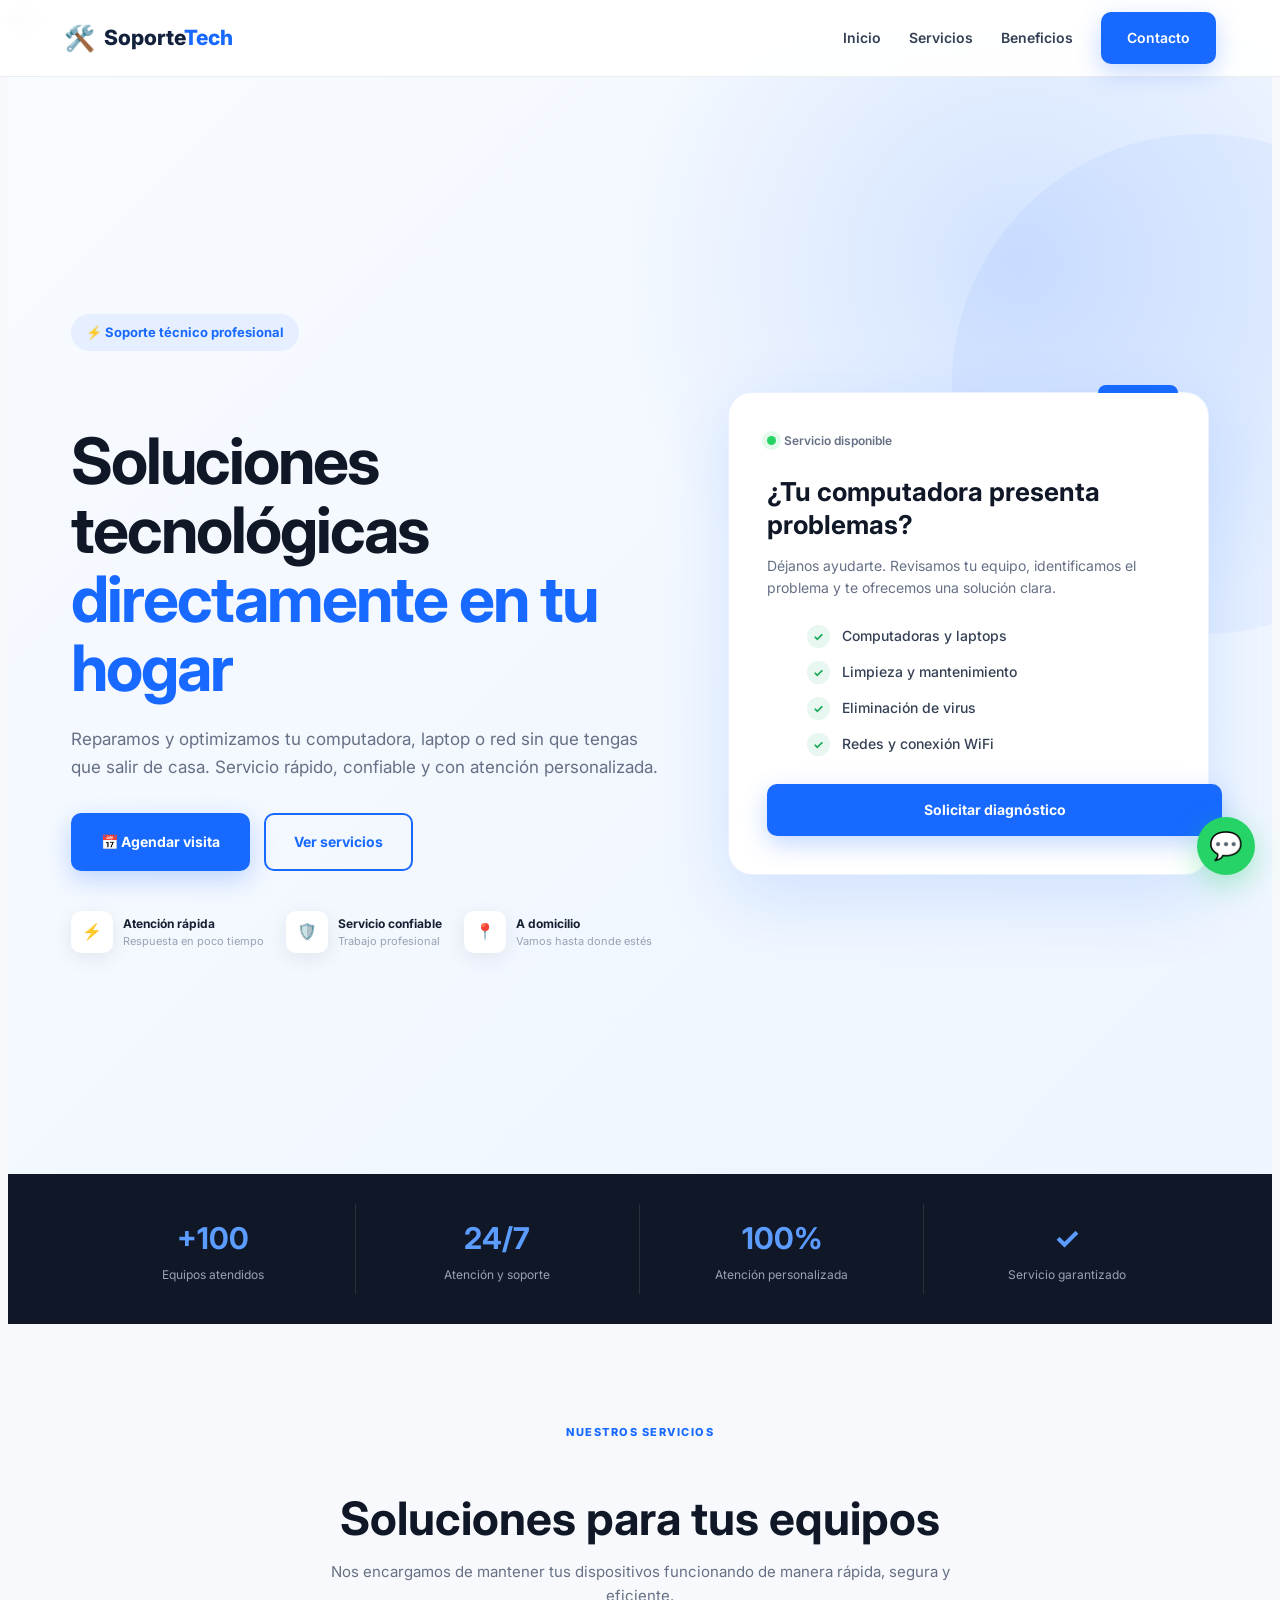
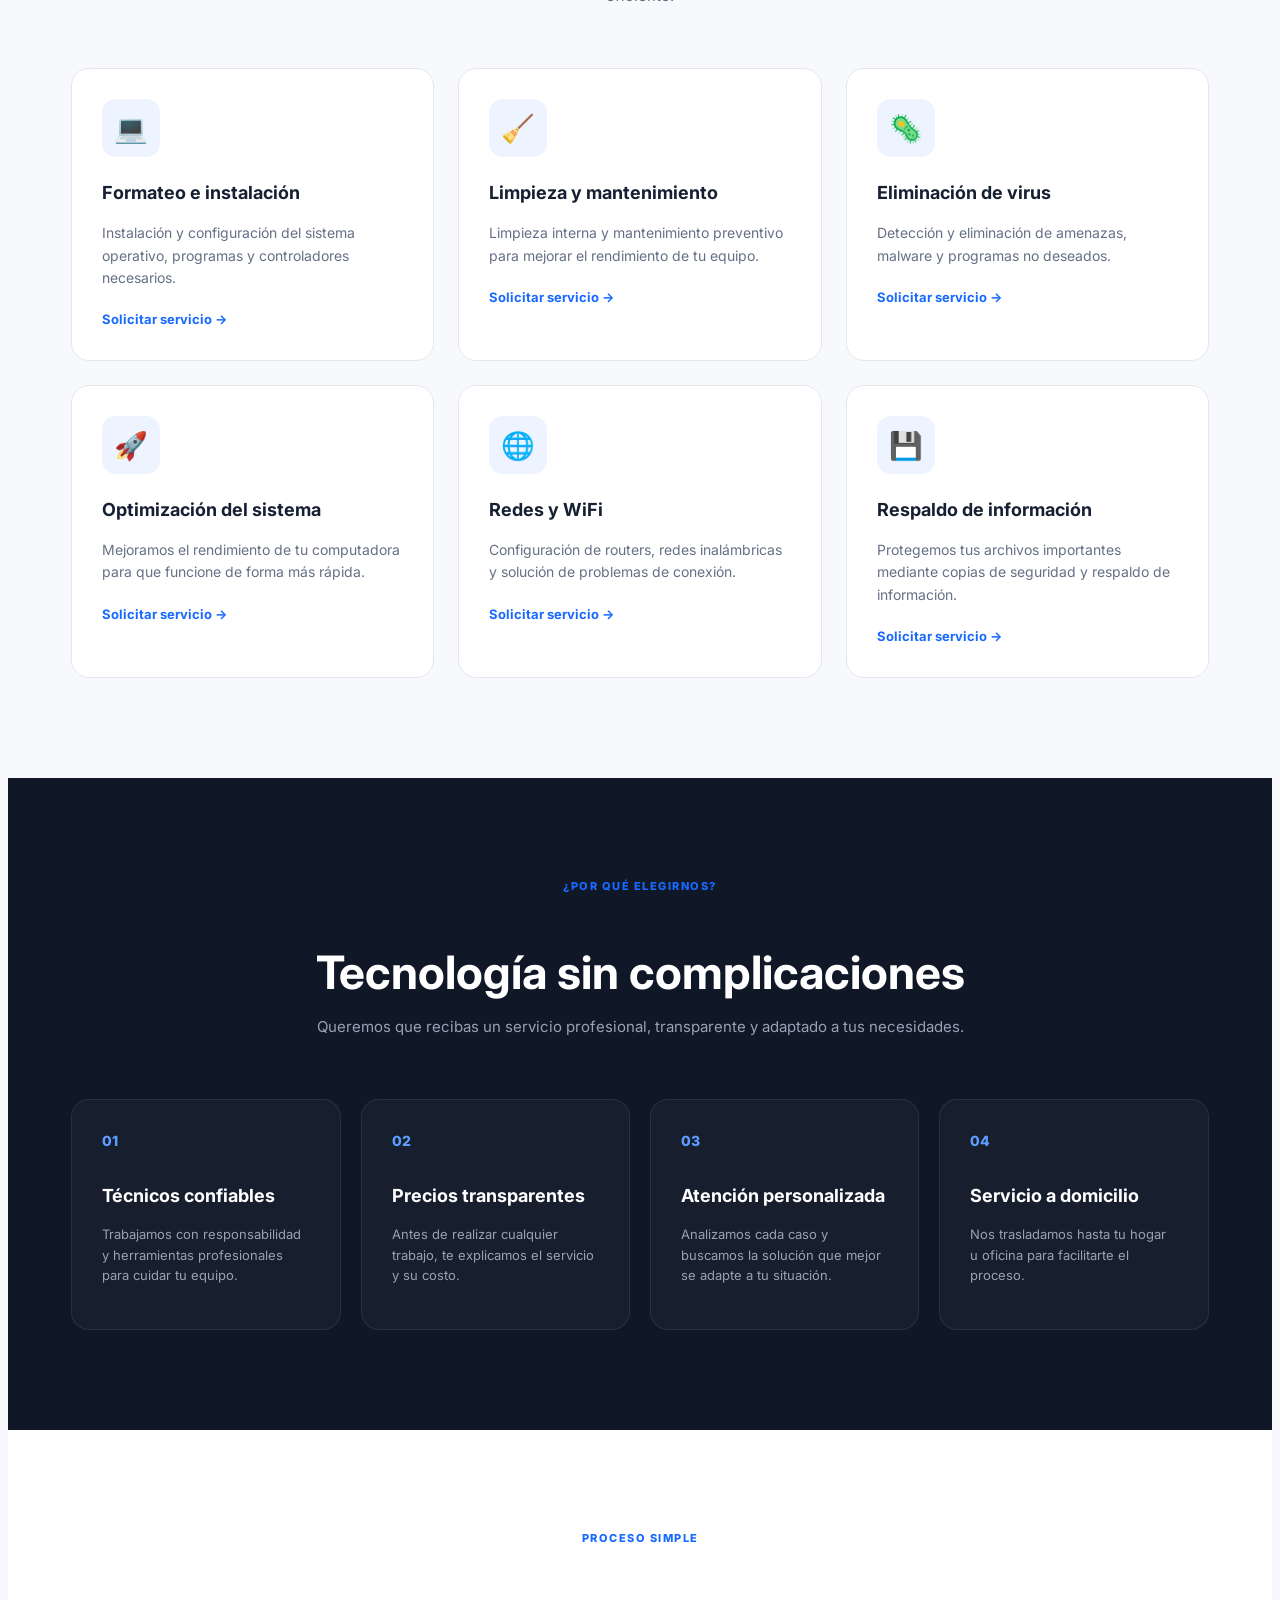
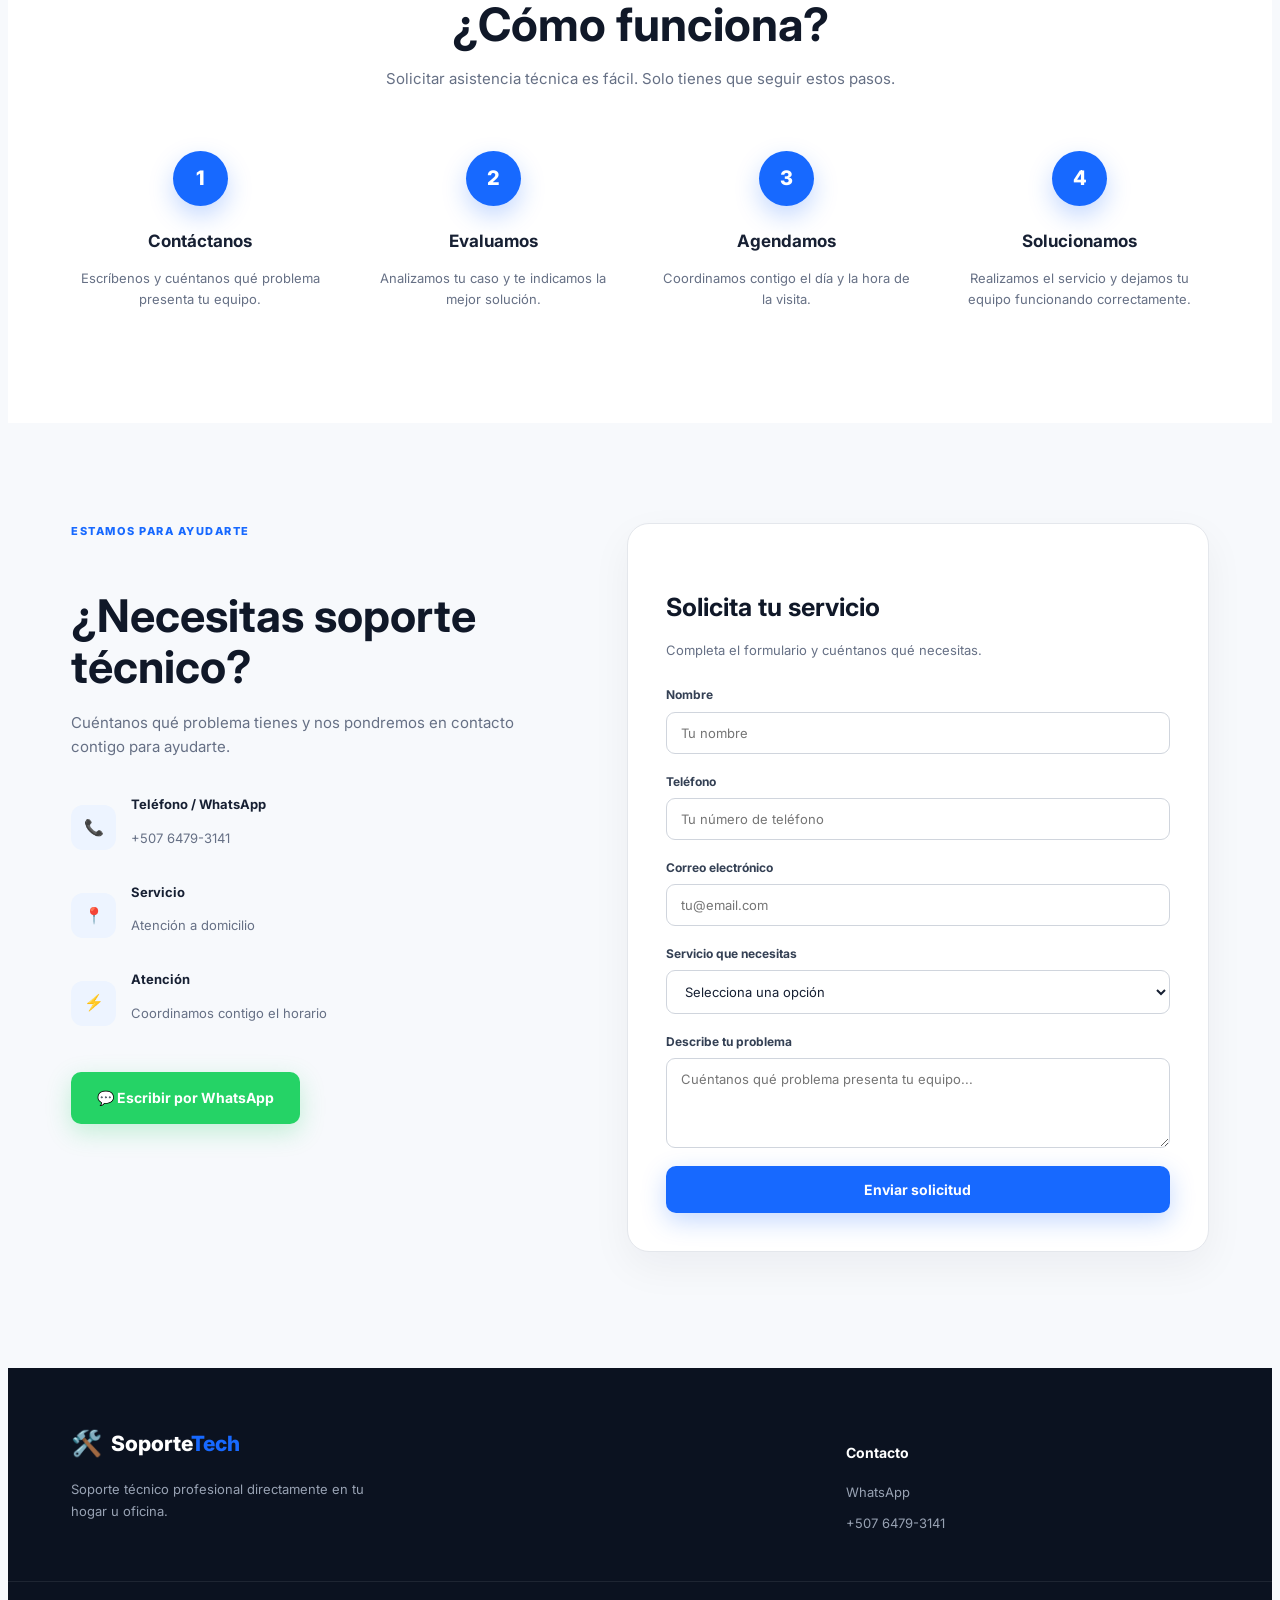
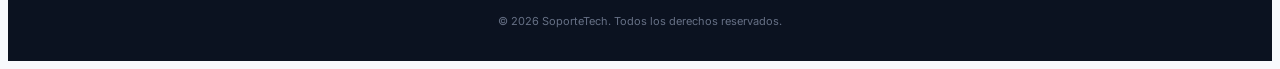
==== commit 48e03dfb: "Initial commit" ====
--- a/index.html
+++ b/index.html
@@ -926,7 +926,7 @@
                 </strong>
 
                 <p>
-                  +507 6812-9567
+                  +507 6479-3141
                 </p>
 
               </div>
@@ -983,7 +983,7 @@
 
 
           <a
-            href="https://wa.me/50768129567"
+            href="https://wa.me/50764793141"
             target="_blank"
             class="btn btn-whatsapp"
           >
@@ -1188,7 +1188,7 @@
 
 
   <a
-    href="https://wa.me/50768129567"
+    href="https://wa.me/50764793141"
     target="_blank"
     class="whatsapp-float"
     aria-label="Contactar por WhatsApp"
@@ -1249,15 +1249,15 @@
 
 
         <a
-          href="https://wa.me/50768129567"
+          href="https://wa.me/50764793141"
           target="_blank"
         >
           WhatsApp
         </a>
 
 
-        <a href="tel:+50768129567">
-          +507 6812-9567
+        <a href="tel:+50764793141">
+          +507 6479-3141
         </a>
 
 
